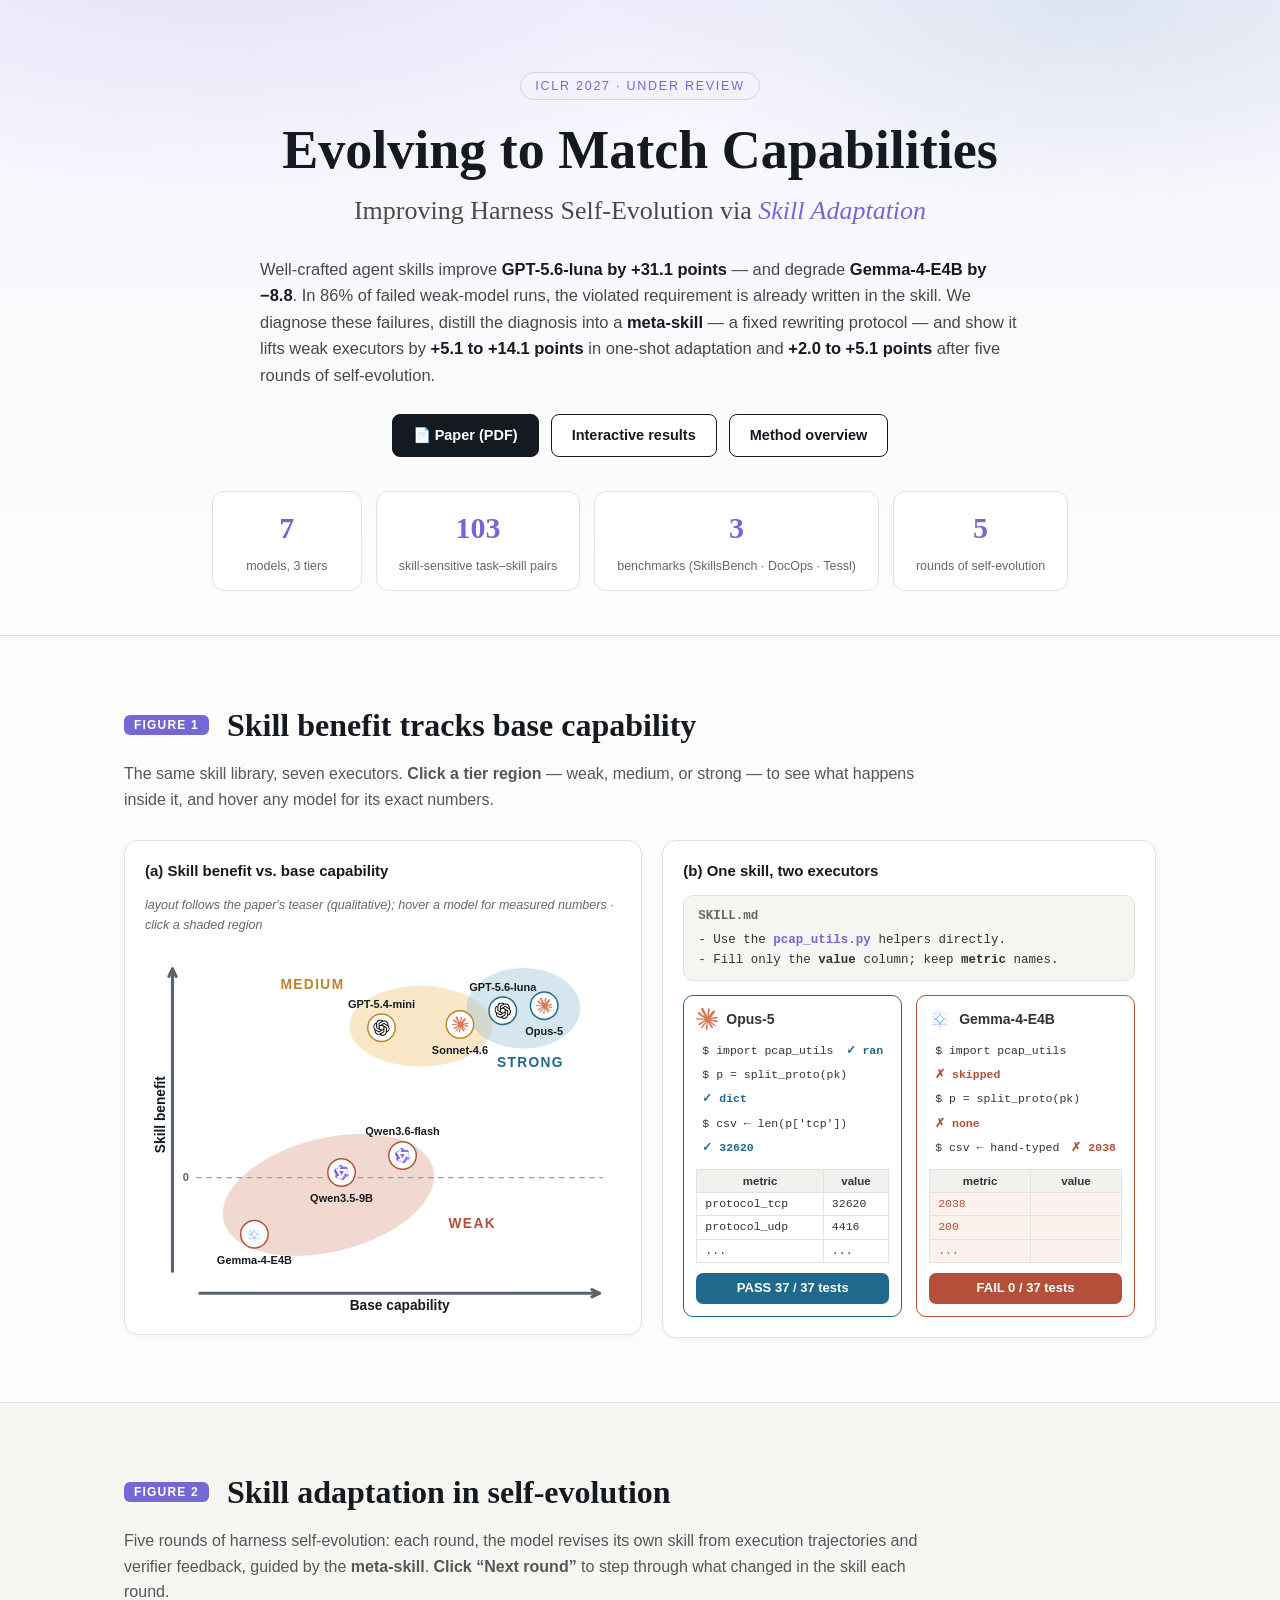
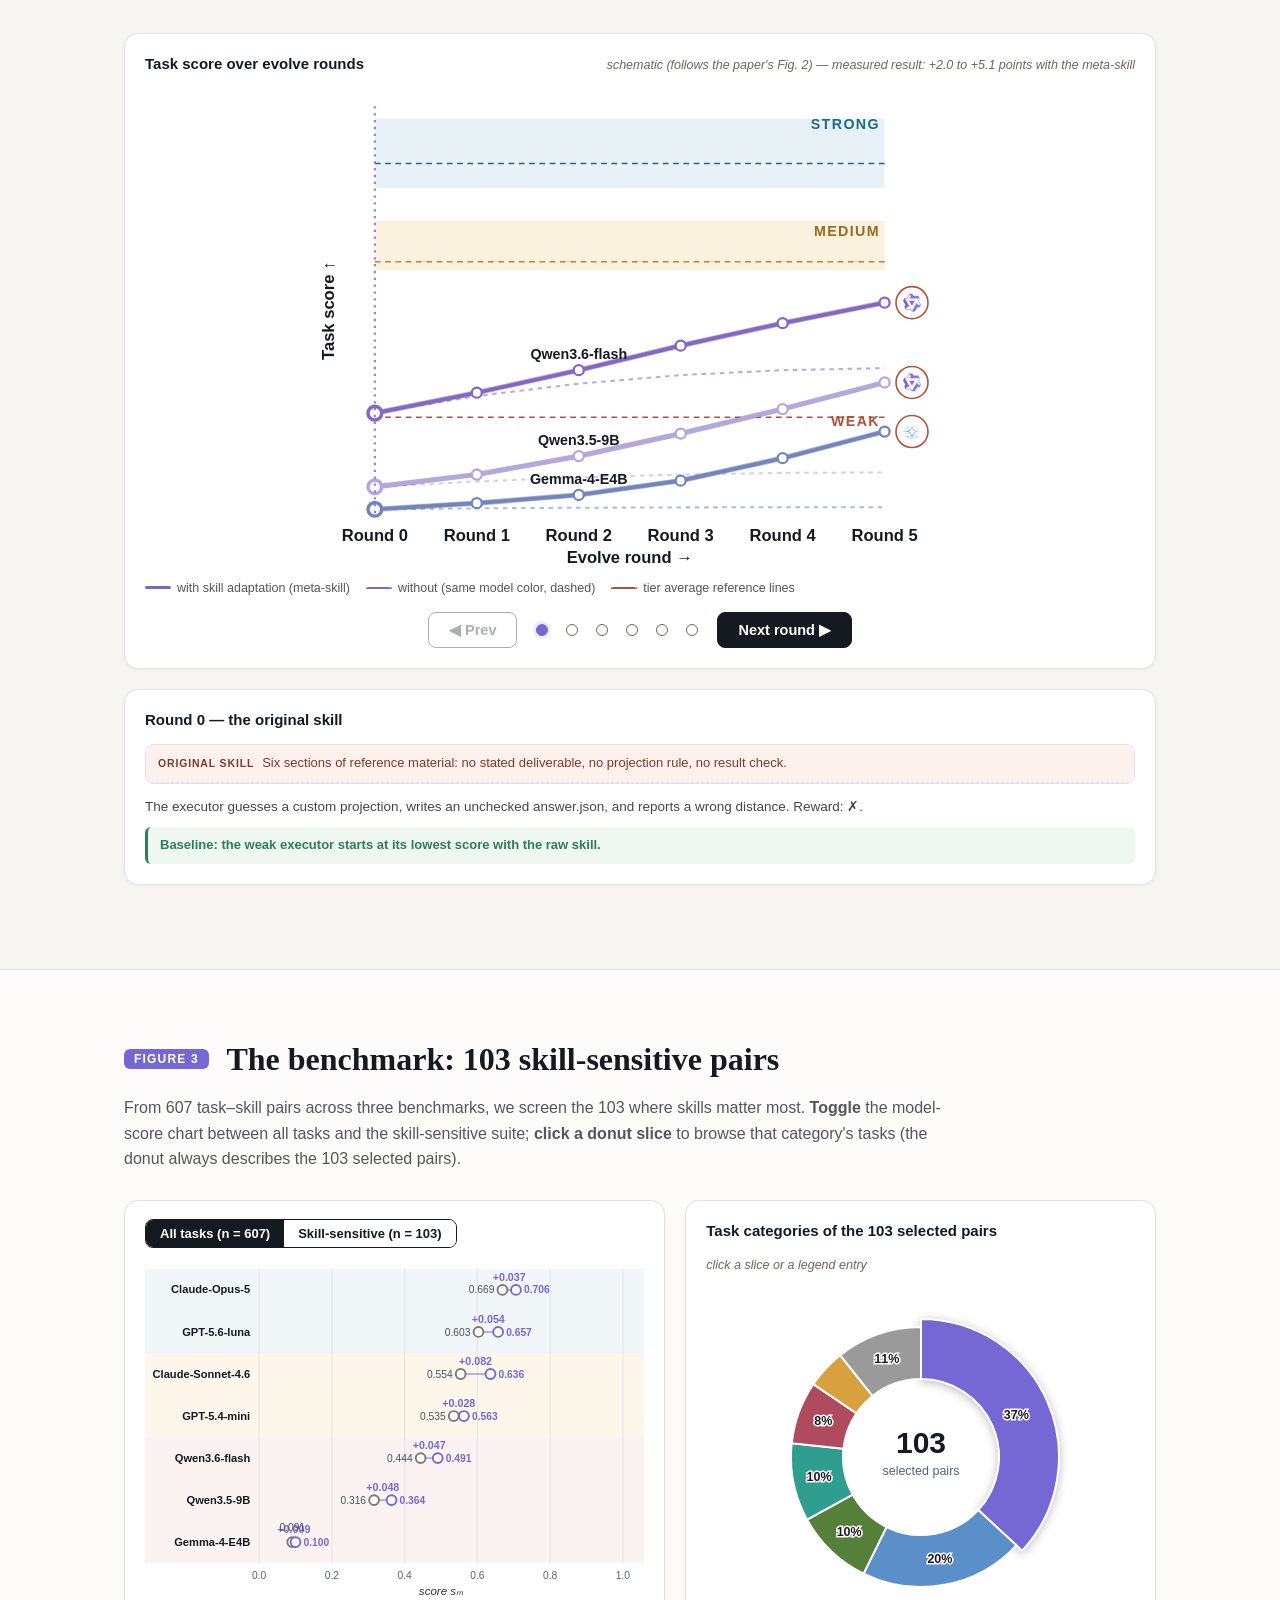
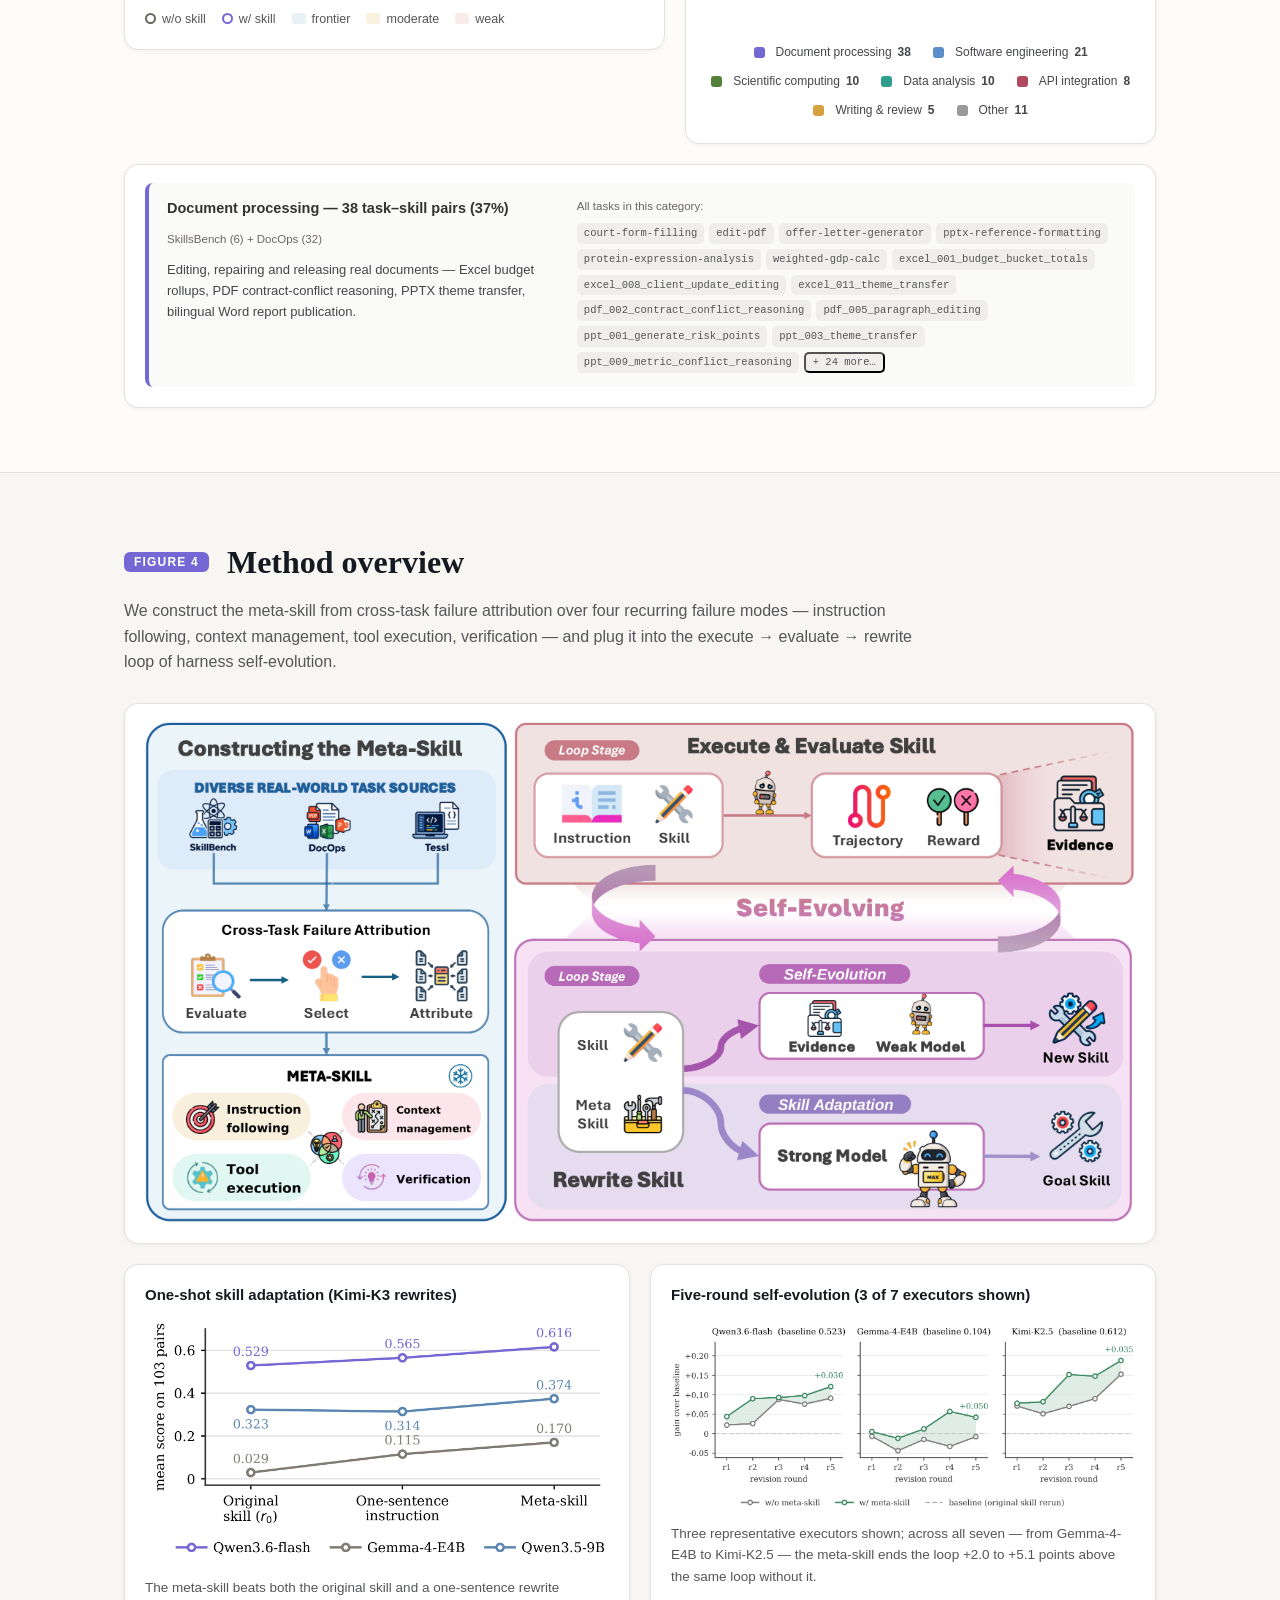
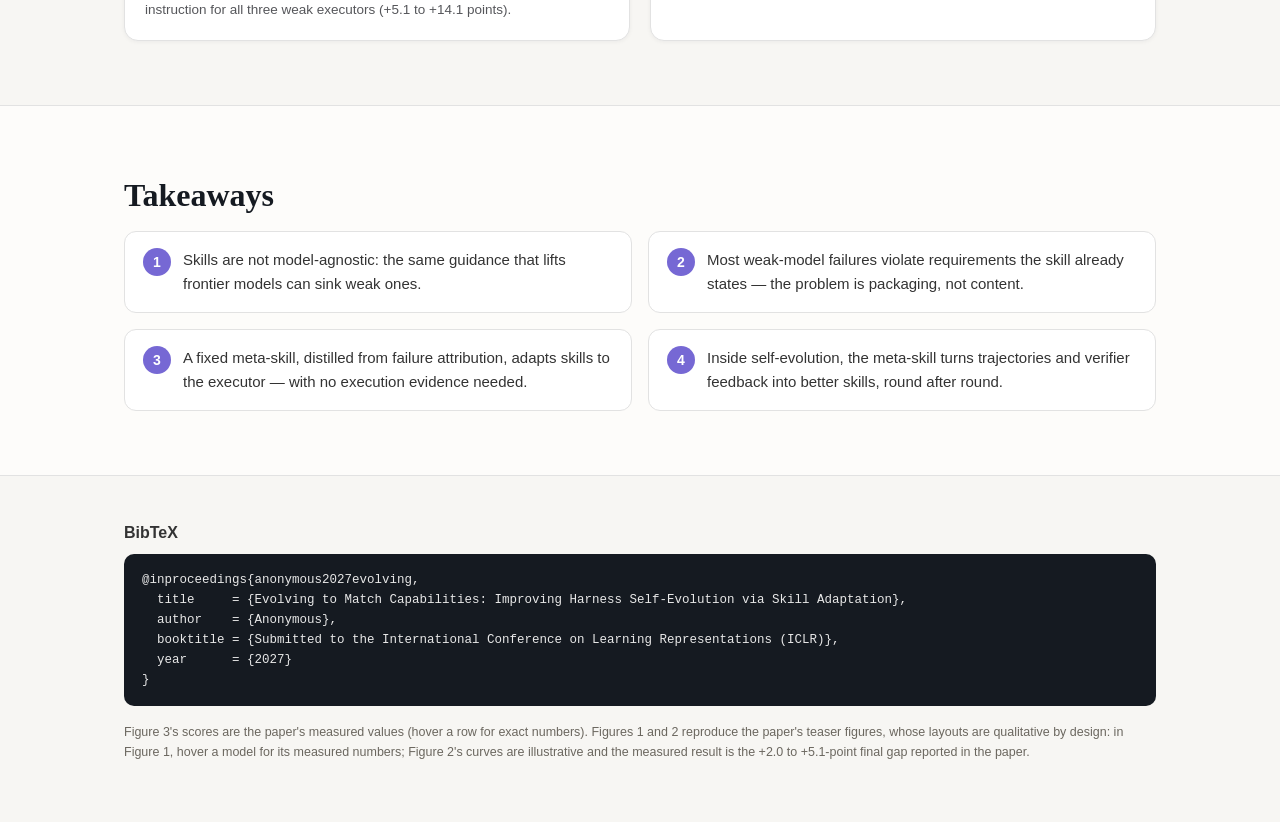
==== index.html @ fe2833d8 "[main] Zhihao initializes the repository." ====
<!DOCTYPE html>
<html lang="en">
<head>
<meta charset="utf-8">
<meta name="viewport" content="width=device-width, initial-scale=1">
<title>Evolving to Match Capabilities: Improving Harness Self-Evolution via Skill Adaptation</title>
<meta name="description" content="Skills that improve strong LLM agents can degrade weak ones. We diagnose why, distill the diagnosis into a meta-skill, and use it to improve harness self-evolution across seven executors.">
<link rel="stylesheet" href="style.css?v=3">
</head>
<body>

<!-- ======================= HERO ======================= -->
<header class="hero">
  <div class="wrap">
    <p class="venue">ICLR 2027 · under review</p>
    <h1>Evolving to Match Capabilities</h1>
    <p class="subtitle">Improving Harness Self-Evolution via <span class="hl">Skill Adaptation</span></p>
    <p class="hero-abstract">
      Well-crafted agent skills improve <b>GPT-5.6-luna by +31.1 points</b> — and degrade
      <b>Gemma-4-E4B by −8.8</b>. In 86% of failed weak-model runs, the violated requirement
      is already written in the skill. We diagnose these failures, distill the diagnosis into a
      <b>meta-skill</b> — a fixed rewriting protocol — and show it lifts weak executors by
      <b>+5.1 to +14.1 points</b> in one-shot adaptation and <b>+2.0 to +5.1 points</b>
      after five rounds of self-evolution.
    </p>
    <nav class="hero-links">
      <a class="btn btn-solid" href="paper.pdf" target="_blank" rel="noopener">📄 Paper (PDF)</a>
      <a class="btn" href="#fig1">Interactive results</a>
      <a class="btn" href="#fig4">Method overview</a>
    </nav>
    <div class="hero-stats">
      <div class="stat"><span class="stat-n">7</span><span class="stat-l">models, 3 tiers</span></div>
      <div class="stat"><span class="stat-n">103</span><span class="stat-l">skill-sensitive task–skill pairs</span></div>
      <div class="stat"><span class="stat-n">3</span><span class="stat-l">benchmarks (SkillsBench · DocOps · Tessl)</span></div>
      <div class="stat"><span class="stat-n">5</span><span class="stat-l">rounds of self-evolution</span></div>
    </div>
  </div>
</header>

<main>

<!-- ======================= FIG 1 ======================= -->
<section id="fig1" class="section">
  <div class="wrap">
    <h2><span class="fig-tag">Figure 1</span> Skill benefit tracks base capability</h2>
    <p class="section-lede">
      The same skill library, seven executors. <b>Click a tier region</b> — weak, medium, or
      strong — to see what happens inside it, and hover any model for its exact numbers.
    </p>

    <div class="fig1-grid">
      <div class="panel" id="fig1a-panel">
        <div class="panel-head">(a) Skill benefit vs. base capability <span class="hint">layout follows the paper's teaser (qualitative); hover a model for measured numbers · click a shaded region</span></div>
        <div id="fig1a"></div>
        <div id="tier-detail" class="tier-detail" aria-live="polite" hidden></div>
      </div>

      <div class="panel" id="fig1b-panel">
        <div class="panel-head">(b) One skill, two executors</div>
        <div id="fig1b"></div>
      </div>
    </div>
  </div>
</section>

<!-- ======================= FIG 2 ======================= -->
<section id="fig2" class="section section-alt">
  <div class="wrap">
    <h2><span class="fig-tag">Figure 2</span> Skill adaptation in self-evolution</h2>
    <p class="section-lede">
      Five rounds of harness self-evolution: each round, the model revises its own skill from
      execution trajectories and verifier feedback, guided by the <b>meta-skill</b>.
      <b>Click “Next round”</b> to step through what changed in the skill each round.
    </p>

    <div class="fig2-stack">
      <div class="panel">
        <div class="panel-head">Task score over evolve rounds
          <span class="hint">schematic (follows the paper's Fig. 2) — measured result: +2.0 to +5.1 points with the meta-skill</span></div>
        <div id="fig2chart"></div>
        <div class="legend-row" aria-hidden="false">
          <span class="lg"><span class="lgline solid"></span> with skill adaptation (meta-skill)</span>
          <span class="lg"><span class="lgline dashed"></span> without (same model color, dashed)</span>
          <span class="lg"><span class="lgline tier"></span> tier average reference lines</span>
        </div>
        <div class="round-controls">
          <button id="round-prev" class="btn" disabled>◀ Prev</button>
          <div id="round-dots" class="round-dots" role="group" aria-label="Evolve round"></div>
          <button id="round-next" class="btn btn-solid">Next round ▶</button>
        </div>
      </div>

      <div class="panel round-panel" aria-live="polite">
        <div class="panel-head" id="round-title">Round 0 — the original skill</div>
        <div id="round-body"></div>
      </div>
    </div>
  </div>
</section>

<!-- ======================= FIG 3 ======================= -->
<section id="fig3" class="section">
  <div class="wrap">
    <h2><span class="fig-tag">Figure 3</span> The benchmark: 103 skill-sensitive pairs</h2>
    <p class="section-lede">
      From 607 task–skill pairs across three benchmarks, we screen the 103 where skills matter
      most. <b>Toggle</b> the model-score chart between all tasks and the skill-sensitive suite;
      <b>click a donut slice</b> to browse that category's tasks (the donut always describes the 103 selected pairs).
    </p>

    <div class="fig3-grid">
      <div class="panel">
        <div class="panel-head">
          <div class="seg" role="group" aria-label="Task suite">
            <button class="seg-btn active" data-suite="all" aria-pressed="true">All tasks (n = 607)</button>
            <button class="seg-btn" data-suite="sensitive" aria-pressed="false">Skill-sensitive (n = 103)</button>
          </div>
        </div>
        <div id="fig3dumbbell"></div>
        <div class="legend-row">
          <span class="lg"><span class="dot dot-wo"></span> w/o skill</span>
          <span class="lg"><span class="dot dot-w"></span> w/ skill</span>
          <span class="lg"><span class="swatch" style="background:#e8f1f6"></span> frontier</span>
          <span class="lg"><span class="swatch" style="background:#faf1de"></span> moderate</span>
          <span class="lg"><span class="swatch" style="background:#f8ece8"></span> weak</span>
        </div>
      </div>

      <div class="panel">
        <div class="panel-head">Task categories of the 103 selected pairs <span class="hint">click a slice or a legend entry</span></div>
        <div class="donut-wrap">
          <div id="fig3donut"></div>
        </div>
      </div>
    </div>

    <div class="panel donut-detail-panel">
      <div id="donut-detail" class="donut-detail" aria-live="polite"></div>
    </div>
  </div>
</section>

<!-- ======================= FIG 4 ======================= -->
<section id="fig4" class="section section-alt">
  <div class="wrap">
    <h2><span class="fig-tag">Figure 4</span> Method overview</h2>
    <p class="section-lede">
      We construct the meta-skill from cross-task failure attribution over four recurring failure
      modes — instruction following, context management, tool execution, verification — and plug
      it into the execute → evaluate → rewrite loop of harness self-evolution.
    </p>
    <div class="panel">
      <img class="fig-img" src="assets/fig3_pipeline.png"
           alt="Pipeline: constructing the meta-skill from diverse task sources and cross-task failure attribution, then using it inside the execute-evaluate-rewrite self-evolution loop.">
    </div>

    <div class="results-strip">
      <div class="panel half">
        <div class="panel-head">One-shot skill adaptation (Kimi-K3 rewrites)</div>
        <img class="fig-img" src="assets/fig4_meta.png"
             alt="Mean score on 103 pairs: original skill vs one-sentence instruction vs meta-skill, for Qwen3.6-flash, Qwen3.5-9B and Gemma-4-E4B.">
        <p class="panel-note">The meta-skill beats both the original skill and a one-sentence
          rewrite instruction for all three weak executors (+5.1 to +14.1 points).</p>
      </div>
      <div class="panel half">
        <div class="panel-head">Five-round self-evolution (3 of 7 executors shown)</div>
        <img class="fig-img" src="assets/fig5_rsi.png"
             alt="Gain over baseline across five revision rounds, with and without the meta-skill, for Qwen3.6-flash, Gemma-4-E4B and Kimi-K2.5.">
        <p class="panel-note">Three representative executors shown; across all seven — from
          Gemma-4-E4B to Kimi-K2.5 — the meta-skill ends the loop +2.0 to +5.1 points above
          the same loop without it.</p>
      </div>
    </div>
  </div>
</section>

<!-- ======================= TAKEAWAYS ======================= -->
<section class="section">
  <div class="wrap">
    <h2>Takeaways</h2>
    <div class="takeaways">
      <div class="tk"><span class="tk-n">1</span> Skills are not model-agnostic: the same guidance that lifts frontier models can sink weak ones.</div>
      <div class="tk"><span class="tk-n">2</span> Most weak-model failures violate requirements the skill already states — the problem is packaging, not content.</div>
      <div class="tk"><span class="tk-n">3</span> A fixed meta-skill, distilled from failure attribution, adapts skills to the executor — with no execution evidence needed.</div>
      <div class="tk"><span class="tk-n">4</span> Inside self-evolution, the meta-skill turns trajectories and verifier feedback into better skills, round after round.</div>
    </div>
  </div>
</section>

<footer>
  <div class="wrap">
    <p class="cite-head">BibTeX</p>
    <pre class="bibtex">@inproceedings{anonymous2027evolving,
  title     = {Evolving to Match Capabilities: Improving Harness Self-Evolution via Skill Adaptation},
  author    = {Anonymous},
  booktitle = {Submitted to the International Conference on Learning Representations (ICLR)},
  year      = {2027}
}</pre>
    <p class="foot-note">Figure 3's scores are the paper's measured values (hover a row for exact numbers).
      Figures 1 and 2 reproduce the paper's teaser figures, whose layouts are qualitative by design:
      in Figure 1, hover a model for its measured numbers; Figure 2's curves are illustrative and the
      measured result is the +2.0 to +5.1-point final gap reported in the paper.</p>
  </div>
</footer>

</main>

<div id="tooltip" class="tooltip" hidden></div>

<script src="data.js?v=3"></script>
<script src="main.js?v=3"></script>
</body>
</html>
---- style.css ----
/* ============================================================
 * style.css — palette matches the paper figures:
 *   ink #333333 · grid #e2e2e2 · w/skill purple #7668d4
 *   tier weak #B4503A / mid #C08428 / strong #1F6A8C
 * ============================================================ */

:root {
  --ink: #333333;
  --ink-dark: #151A21;
  --muted: #6b675f;
  --grid: #e2e2e2;
  --purple: #7668d4;
  --purple-soft: #eeebfa;
  --weak: #B4503A;
  --mid: #C08428;
  --strong: #1F6A8C;
  --weak-bg: #f8ece8;
  --mid-bg: #faf1de;
  --strong-bg: #e8f1f6;
  --paper: #fdfcfa;
  --panel: #ffffff;
  --green: #2e7d57;
  --serif: Georgia, "Times New Roman", "DejaVu Serif", serif;
  --sans: -apple-system, "Segoe UI", Helvetica, Arial, sans-serif;
  --mono: "SF Mono", ui-monospace, Menlo, Consolas, monospace;
}

* { box-sizing: border-box; margin: 0; padding: 0; }
html { scroll-behavior: smooth; }
body {
  font-family: var(--sans);
  color: var(--ink);
  background: var(--paper);
  line-height: 1.6;
  font-size: 16px;
}
.wrap { max-width: 1080px; margin: 0 auto; padding: 0 24px; }

h1, h2 { font-family: var(--serif); color: var(--ink-dark); }

/* ---------- hero ---------- */
.hero {
  background:
    radial-gradient(1100px 460px at 18% -10%, rgba(118,104,212,.14), transparent 60%),
    radial-gradient(900px 400px at 85% 0%, rgba(31,106,140,.12), transparent 55%),
    linear-gradient(180deg, #f7f5ff 0%, var(--paper) 88%);
  border-bottom: 1px solid var(--grid);
  padding: 72px 0 44px;
  text-align: center;
}
.venue {
  display: inline-block; font-size: 12.5px; letter-spacing: .14em;
  text-transform: uppercase; color: var(--purple);
  border: 1px solid #d5cef2; background: #f4f1fd;
  padding: 3px 14px; border-radius: 99px; margin-bottom: 20px;
}
.hero h1 { font-size: clamp(34px, 5.4vw, 54px); line-height: 1.12; }
.subtitle {
  font-family: var(--serif); font-size: clamp(19px, 2.6vw, 26px);
  color: #4a4a4a; margin-top: 10px;
}
.subtitle .hl { color: var(--purple); font-style: italic; }
.hero-abstract {
  max-width: 760px; margin: 24px auto 0; font-size: 16.5px;
  color: #47484a; text-align: left;
}
.hero-abstract b { color: var(--ink-dark); }
.hero-links { margin-top: 26px; display: flex; gap: 12px; justify-content: center; flex-wrap: wrap; }
.btn {
  display: inline-block; padding: 9px 20px; border-radius: 8px;
  border: 1.5px solid var(--ink-dark); color: var(--ink-dark);
  text-decoration: none; font-weight: 600; font-size: 14.5px;
  background: #fff; cursor: pointer; font-family: var(--sans);
  transition: transform .12s ease, box-shadow .12s ease;
}
.btn:hover { transform: translateY(-1px); box-shadow: 0 3px 10px rgba(0,0,0,.10); }
.btn:disabled { opacity: .35; cursor: default; transform: none; box-shadow: none; }
.btn-solid { background: var(--ink-dark); color: #fff; }
.hero-stats {
  display: flex; gap: 14px; justify-content: center; flex-wrap: wrap; margin-top: 34px;
}
.stat {
  background: #fff; border: 1px solid var(--grid); border-radius: 12px;
  padding: 12px 22px; min-width: 150px;
}
.stat-n { display: block; font-family: var(--serif); font-size: 30px; color: var(--purple); font-weight: 700; }
.stat-l { font-size: 12.5px; color: var(--muted); }

/* ---------- sections ---------- */
.section { padding: 64px 0; }
.section-alt { background: #f7f6f3; border-top: 1px solid var(--grid); border-bottom: 1px solid var(--grid); }
.section h2 { font-size: clamp(24px, 3vw, 32px); margin-bottom: 10px; }
.fig-tag {
  font-family: var(--sans); font-size: 12px; letter-spacing: .1em; text-transform: uppercase;
  background: var(--purple); color: #fff; border-radius: 6px; padding: 3px 10px;
  vertical-align: middle; margin-right: 10px; position: relative; top: -3px;
}
.section-lede { max-width: 820px; color: #55565a; margin-bottom: 28px; }

.panel {
  background: var(--panel); border: 1px solid var(--grid); border-radius: 14px;
  padding: 18px 20px 20px; box-shadow: 0 1px 4px rgba(21,26,33,.05);
}
.panel-head {
  font-weight: 700; font-size: 15px; color: var(--ink-dark);
  margin-bottom: 12px; display: flex; align-items: baseline; gap: 12px; flex-wrap: wrap;
  justify-content: space-between;
}
.hint { font-weight: 400; font-size: 12.5px; color: var(--muted); font-style: italic; }
.fig-img { width: 100%; height: auto; border-radius: 8px; display: block; }
.panel-note { font-size: 13.5px; color: #55565a; margin-top: 10px; }

/* ---------- fig1 layout ---------- */
.fig1-grid { display: grid; grid-template-columns: 1.05fr 1fr; gap: 20px; align-items: start; }
.fig1-grid > .panel, .fig3-grid > .panel, .fig2-stack > .panel, .results-strip > .panel { min-width: 0; }
@media (max-width: 900px) { .fig1-grid { grid-template-columns: 1fr; } }

#fig1a svg { width: 100%; height: auto; display: block; }
.tier-zone { cursor: pointer; transition: opacity .2s; outline: none; }
.tier-zone:focus-visible { stroke-opacity: .9 !important; stroke-width: 2.5; }
.tier-zone:hover { opacity: .85; }
.tier-zone.active { stroke-width: 2; }

.tier-detail {
  margin-top: 14px; border-radius: 10px; padding: 14px 16px;
  border-left: 4px solid var(--purple); background: var(--purple-soft);
  animation: fadeUp .25s ease;
}
.tier-detail h4 { font-size: 15px; margin-bottom: 4px; }
.tier-detail p { font-size: 13.5px; color: #45464a; }
.tier-detail .tier-models { margin-top: 6px; font-size: 12.5px; color: var(--muted); }
@keyframes fadeUp { from { opacity: 0; transform: translateY(6px); } to { opacity: 1; transform: none; } }

/* ---------- fig1b (animated trace) ---------- */
.skillcard {
  background: #f6f5f2; border: 1px solid var(--grid); border-radius: 10px;
  font-family: var(--mono); font-size: 12.5px; padding: 10px 14px; margin-bottom: 14px;
}
.skillcard .fname { color: var(--muted); font-weight: 700; margin-bottom: 4px; }
.skillcard code { color: var(--purple); font-weight: 700; }
.race { display: grid; grid-template-columns: 1fr 1fr; gap: 14px; }
@media (max-width: 640px) { .race { grid-template-columns: 1fr; } }
.racer { border: 1.5px solid var(--grid); border-radius: 10px; padding: 12px; min-width: 0; }
.racer.strong { border-color: var(--strong); }
.racer.weak { border-color: var(--weak); }
.racer-head { display: flex; align-items: center; gap: 8px; font-weight: 700; font-size: 14px; margin-bottom: 8px; }
.racer-head img { width: 22px; height: 22px; }
.trace-line {
  font-family: var(--mono); font-size: 11.5px; padding: 3px 6px; border-radius: 5px;
  opacity: 0; visibility: hidden; transform: translateX(-6px);
  transition: opacity .35s, transform .35s, visibility .35s;
  display: flex; justify-content: space-between; gap: 6px; flex-wrap: wrap;
}
.trace-line.shown { opacity: 1; visibility: visible; transform: none; }
.trace-line .note-ok { color: var(--strong); font-weight: 700; }
.trace-line .note-bad { color: var(--weak); font-weight: 700; }
.mini-table { margin-top: 8px; border-collapse: collapse; width: 100%; font-size: 11.5px;
  opacity: 0; visibility: hidden; transition: opacity .4s, visibility .4s; }
.mini-table.shown { opacity: 1; visibility: visible; }
.mini-table th, .mini-table td { border: 1px solid var(--grid); padding: 2px 8px; font-family: var(--mono); }
.mini-table th { background: #f2f1ee; font-family: var(--sans); }
.mini-table .bad td { color: var(--weak); background: #fdf1ee; }
.verdict {
  margin-top: 10px; text-align: center; font-weight: 800; font-size: 13px;
  border-radius: 7px; padding: 5px; color: #fff; opacity: 0; visibility: hidden;
  transform: scale(.92); transition: opacity .35s, transform .35s, visibility .35s;
}
.verdict.shown { opacity: 1; visibility: visible; transform: none; }
.verdict.pass { background: var(--strong); }
.verdict.fail { background: var(--weak); }
.race-controls { margin-top: 14px; text-align: center; }

/* ---------- fig2 ---------- */
.fig2-stack { display: flex; flex-direction: column; gap: 20px; margin-bottom: 20px; }
.fig2-stack #fig2chart svg { max-width: 640px; margin: 0 auto; }
#fig2chart svg { width: 100%; height: auto; display: block; }

.round-controls { display: flex; align-items: center; justify-content: center; gap: 12px; margin-top: 14px; flex-wrap: wrap; }
.round-dots { display: flex; gap: 4px; }
.round-dot {
  width: 26px; height: 26px; border-radius: 50%; border: 0; background: transparent;
  cursor: pointer; padding: 0; position: relative;
}
.round-dot::after {
  content: ""; position: absolute; inset: 7px; border-radius: 50%;
  border: 1.5px solid var(--muted); background: #fff;
}
.round-dot.done::after { background: var(--purple); border-color: var(--purple); }
.round-dot.current::after { box-shadow: 0 0 0 3px var(--purple-soft); background: var(--purple); border-color: var(--purple); }
.round-dot:focus-visible { outline: 2px solid var(--purple); outline-offset: 2px; }

.round-panel .rewrite-block { animation: fadeUp .3s ease; }
.mode-chip {
  display: inline-block; font-size: 11.5px; font-weight: 700; letter-spacing: .04em;
  color: #fff; background: var(--purple); padding: 2px 10px; border-radius: 99px; margin-bottom: 8px;
}
.diff { font-size: 13px; border-radius: 8px; overflow: hidden; border: 1px solid var(--grid); margin-bottom: 12px; }
.diff .before, .diff .after { padding: 8px 12px; }
.diff .before { background: #fdf1ee; color: #7c3a2b; border-bottom: 1px dashed var(--grid); }
.diff .after { background: #eef7f0; color: #23573e; }
.diff .tag { font-weight: 800; font-size: 10.5px; letter-spacing: .08em; margin-right: 8px; }
.round-outcome { font-size: 13.5px; color: #45464a; margin-bottom: 10px; }
.round-solved {
  font-size: 13px; font-weight: 600; color: var(--green);
  background: #eef7f0; border-left: 3px solid var(--green); padding: 8px 12px; border-radius: 6px;
}

/* ---------- case demo ---------- */
.case-panel { margin-top: 4px; }
.case-cols { display: grid; grid-template-columns: 1fr 1fr; gap: 16px; }
@media (max-width: 800px) { .case-cols { grid-template-columns: 1fr; } }
.case-col { border: 1.5px solid var(--grid); border-radius: 10px; overflow: hidden; }
.case-col.meta-col { border-color: var(--purple); }
.case-col-head {
  padding: 8px 14px; font-weight: 700; font-size: 13.5px;
  display: flex; justify-content: space-between; background: #f2f1ee;
}
.meta-col .case-col-head { background: var(--purple); color: #fff; }
.case-steps { padding: 10px 14px; min-height: 190px; }
.case-step {
  font-size: 12.5px; padding: 7px 10px; border-radius: 7px; margin-bottom: 7px;
  border: 1px solid var(--grid); background: #fafaf8;
  opacity: 0; visibility: hidden; transform: translateY(6px);
  transition: opacity .4s, transform .4s, visibility .4s;
}
.case-step.shown { opacity: 1; visibility: visible; transform: none; }
.case-step .step-mode { font-weight: 700; font-size: 10.5px; letter-spacing: .05em; text-transform: uppercase; }
.case-step.ok .step-mode { color: var(--green); }
.case-step.bad .step-mode { color: var(--weak); }
.case-marks { display: flex; gap: 6px; padding: 0 14px 12px; align-items: center; font-size: 12px; color: var(--muted); }
.mark {
  width: 22px; height: 22px; border-radius: 50%; display: inline-flex; align-items: center; justify-content: center;
  font-size: 12px; font-weight: 800; color: #fff; opacity: .25; transition: opacity .3s, transform .3s;
}
.mark.on { opacity: 1; transform: scale(1.08); }
.mark.ok { background: var(--green); }
.mark.bad { background: var(--weak); }
.case-controls { text-align: center; margin-top: 14px; }

/* ---------- fig3 ---------- */
.fig3-grid { display: grid; grid-template-columns: 1.15fr 1fr; gap: 20px; align-items: start; }
@media (max-width: 950px) { .fig3-grid { grid-template-columns: 1fr; } }
.seg { display: inline-flex; border: 1.5px solid var(--ink-dark); border-radius: 8px; overflow: hidden; }
.seg-btn {
  border: 0; background: #fff; color: var(--ink-dark); font-weight: 600; font-size: 13px;
  padding: 6px 14px; cursor: pointer; font-family: var(--sans);
}
.seg-btn.active { background: var(--ink-dark); color: #fff; }
#fig3dumbbell svg { width: 100%; height: auto; display: block; }
.legend-row { display: flex; gap: 16px; flex-wrap: wrap; margin-top: 10px; font-size: 12.5px; color: #55565a; }
.lg { display: inline-flex; align-items: center; gap: 6px; }
.dot { width: 11px; height: 11px; border-radius: 50%; border: 2px solid; background: #fff; display: inline-block; }
.dot-wo { border-color: var(--muted); }
.dot-w { border-color: var(--purple); }
.lgline { width: 26px; height: 0; display: inline-block; border-top: 3px solid var(--purple); border-radius: 2px; }
.lgline.dashed { border-top: 2px dashed #8465C9; }
.lgline.tier { border-top: 2px dashed var(--weak); }
.swatch { width: 14px; height: 11px; display: inline-block; border-radius: 3px; }

.donut-wrap { display: flex; flex-direction: column; gap: 10px; }
.donut-detail-panel { margin-top: 20px; }
#fig3donut svg { width: 100%; max-width: 340px; height: auto; display: block; margin: 0 auto; }
.donut-slice { cursor: pointer; transition: transform .18s ease, opacity .18s; transform-origin: center; }
.donut-slice:hover { opacity: .85; }
.donut-slice.active { filter: drop-shadow(0 2px 5px rgba(0,0,0,.25)); }
.donut-detail { min-height: 120px; }
.dd-card { border-left: 4px solid; border-radius: 8px; background: #fafaf8; padding: 14px 18px; animation: fadeUp .25s ease;
  display: grid; grid-template-columns: minmax(260px, 1fr) 1.4fr; gap: 6px 24px; align-items: start; }
.dd-card h4, .dd-card .dd-src, .dd-card p { grid-column: 1; }
.dd-card .dd-tasks-wrap { grid-column: 2; grid-row: 1 / span 4; }
@media (max-width: 800px) { .dd-card { grid-template-columns: 1fr; } .dd-card .dd-tasks-wrap { grid-column: 1; grid-row: auto; } }
.dd-card h4 { font-size: 14.5px; margin-bottom: 4px; }
.dd-card .dd-src { font-size: 11.5px; color: var(--muted); margin-bottom: 6px; }
.dd-card p { font-size: 13px; color: #45464a; }
.dd-examples { margin: 8px 0 4px 18px; font-size: 12.5px; color: #45464a; }
.dd-examples li { margin-bottom: 4px; }
.dd-examples code { font-family: var(--mono); font-size: 11px; background: #efeeea; border-radius: 4px; padding: 1px 5px; overflow-wrap: anywhere; }
.dd-tasks { margin-top: 8px; display: flex; flex-wrap: wrap; gap: 5px; max-height: 110px; overflow-y: auto; }
.dd-task { font-family: var(--mono); font-size: 10.5px; background: #efeeea; border-radius: 5px; padding: 2px 7px; color: #55565a; overflow-wrap: anywhere; }
.donut-legend { display: flex; flex-wrap: wrap; gap: 6px 14px; justify-content: center; font-size: 12px; color: #45464a; margin-top: 4px; }
.donut-legend .lg { cursor: pointer; border: 0; background: none; font: inherit; color: inherit; padding: 2px 4px; border-radius: 6px; }
.donut-legend .lg:hover, .donut-legend .lg:focus-visible { background: #efeeea; outline: none; }
.donut-legend .sw { width: 11px; height: 11px; border-radius: 3px; display: inline-block; margin-right: 5px; vertical-align: -1px; }

/* reduced motion */
@media (prefers-reduced-motion: reduce) {
  * { transition-duration: .01ms !important; animation-duration: .01ms !important; }
  html { scroll-behavior: auto; }
}
button:focus-visible, a:focus-visible, [tabindex]:focus-visible { outline: 2px solid var(--purple); outline-offset: 2px; }

/* ---------- fig4 ---------- */
.results-strip { display: grid; grid-template-columns: 1fr 1fr; gap: 20px; margin-top: 20px; }
@media (max-width: 850px) { .results-strip { grid-template-columns: 1fr; } }
.results-strip .fig-img { max-height: 300px; object-fit: contain; }

/* ---------- takeaways ---------- */
.takeaways { display: grid; grid-template-columns: 1fr 1fr; gap: 16px; }
@media (max-width: 750px) { .takeaways { grid-template-columns: 1fr; } }
.tk {
  background: #fff; border: 1px solid var(--grid); border-radius: 12px;
  padding: 16px 18px; font-size: 15px; display: flex; gap: 12px; align-items: flex-start;
}
.tk-n {
  flex: 0 0 auto; width: 28px; height: 28px; border-radius: 50%;
  background: var(--purple); color: #fff; font-weight: 800; font-size: 14px;
  display: inline-flex; align-items: center; justify-content: center;
}

/* ---------- footer ---------- */
footer { border-top: 1px solid var(--grid); padding: 44px 0 60px; background: #f7f6f3; }
.cite-head { font-weight: 700; margin-bottom: 8px; }
.bibtex {
  background: var(--ink-dark); color: #e8e8e8; font-family: var(--mono);
  font-size: 12.5px; padding: 16px 18px; border-radius: 10px; overflow-x: auto;
}
.foot-note { margin-top: 16px; font-size: 12.5px; color: var(--muted); }

/* ---------- tooltip ---------- */
.tooltip {
  position: fixed; z-index: 50; pointer-events: none;
  background: var(--ink-dark); color: #fff; font-size: 12.5px;
  padding: 8px 12px; border-radius: 8px; max-width: 260px;
  box-shadow: 0 4px 14px rgba(0,0,0,.25);
}
.tooltip b { color: #cfc6ff; }

/* charts keep a readable minimum width; small screens scroll horizontally */
#fig1a, #fig2chart, #fig3dumbbell { overflow-x: auto; }
#fig1a svg, #fig3dumbbell svg { min-width: 420px; }
#fig2chart svg { min-width: 420px; }

/* chart text */
svg text { font-family: var(--sans); }
.axis-label { font-size: 12px; fill: var(--muted); }

/* visually-hidden live status for animated demos */
.sr-status {
  position: absolute; width: 1px; height: 1px; overflow: hidden;
  clip: rect(0 0 0 0); clip-path: inset(50%); white-space: nowrap;
}
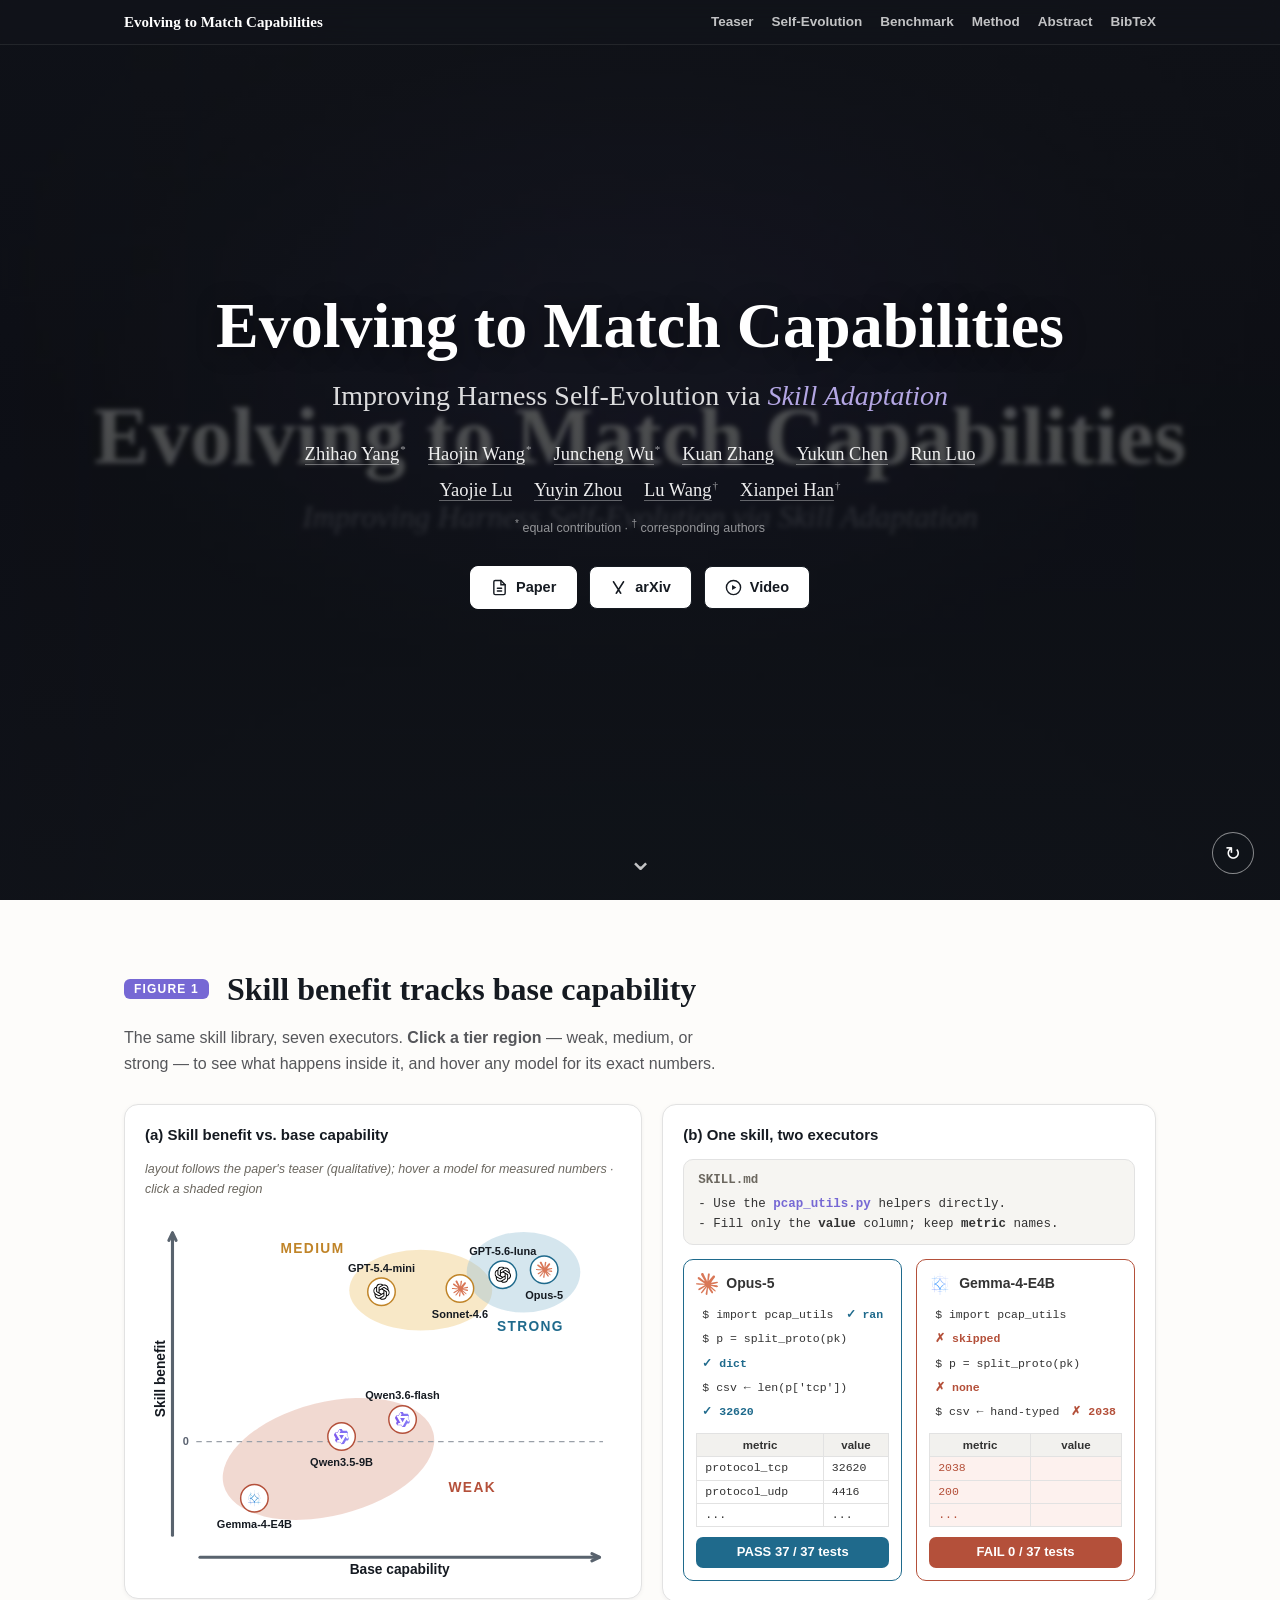
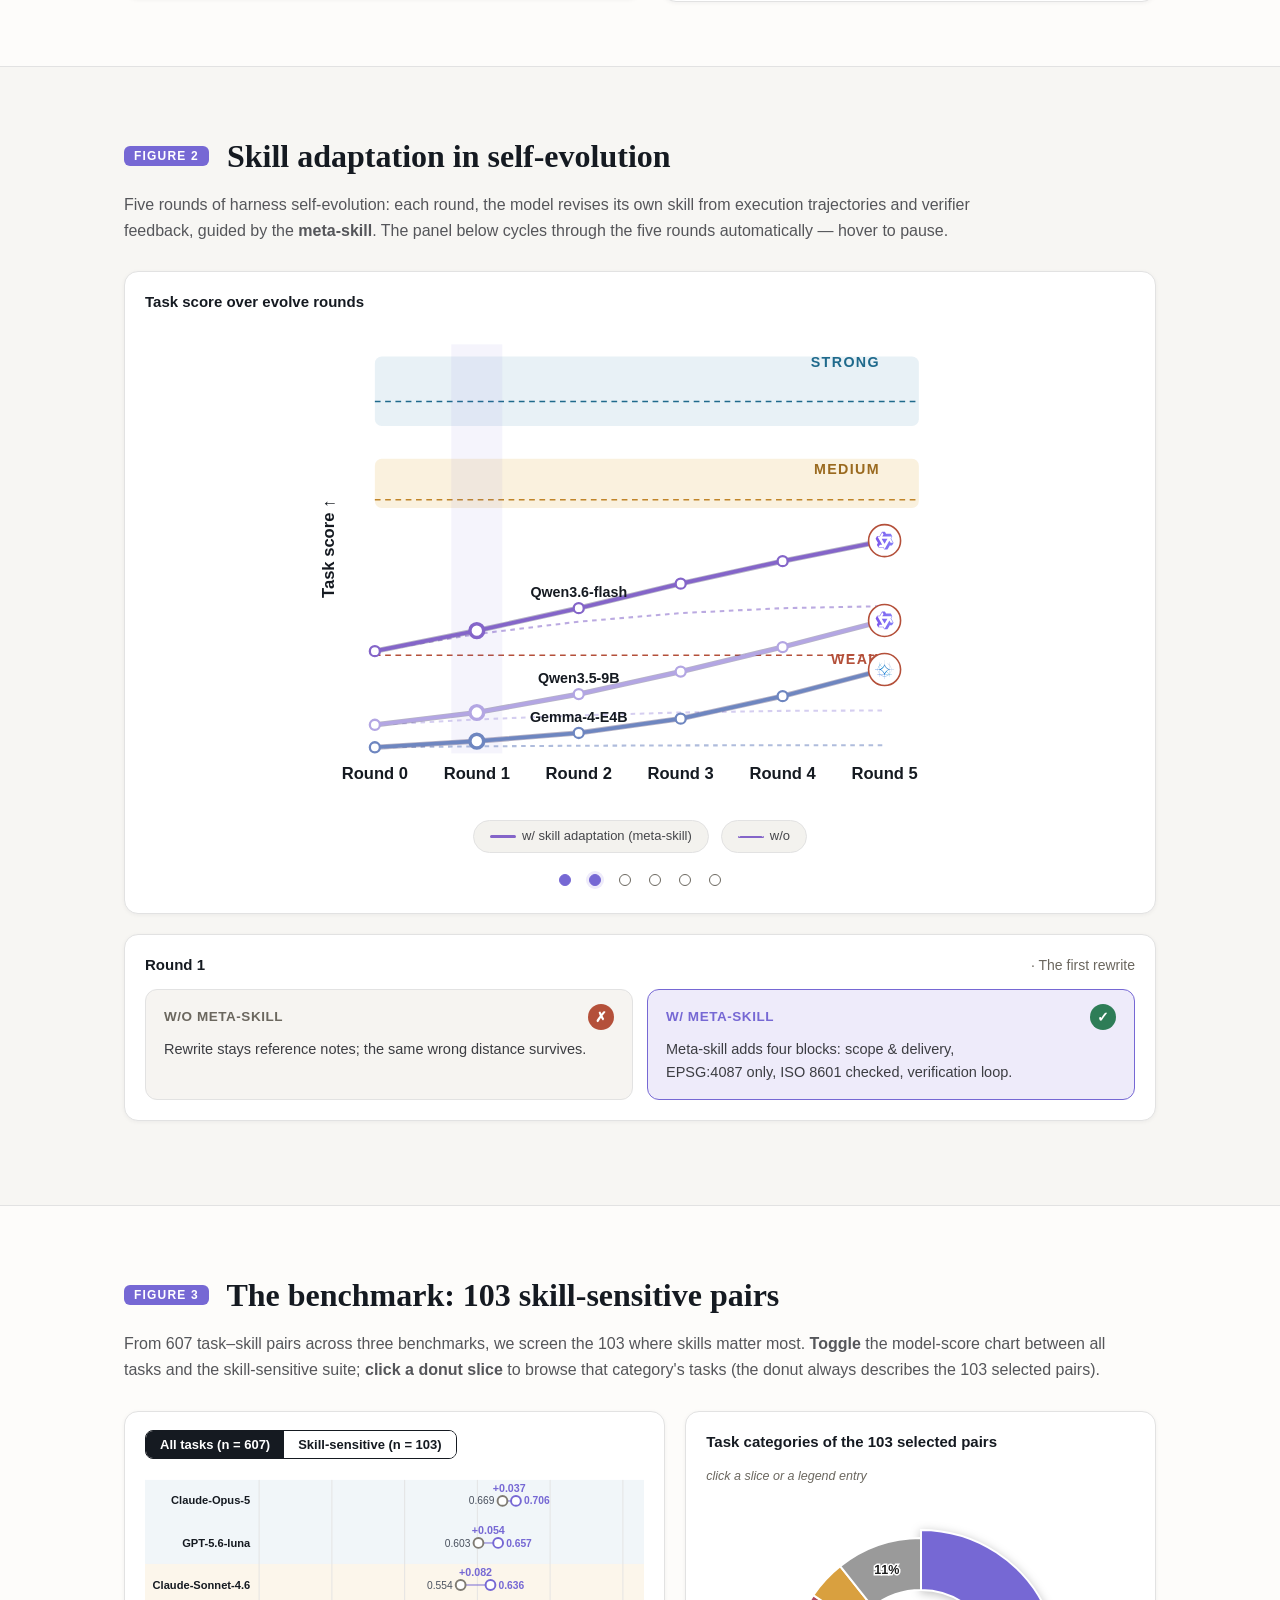
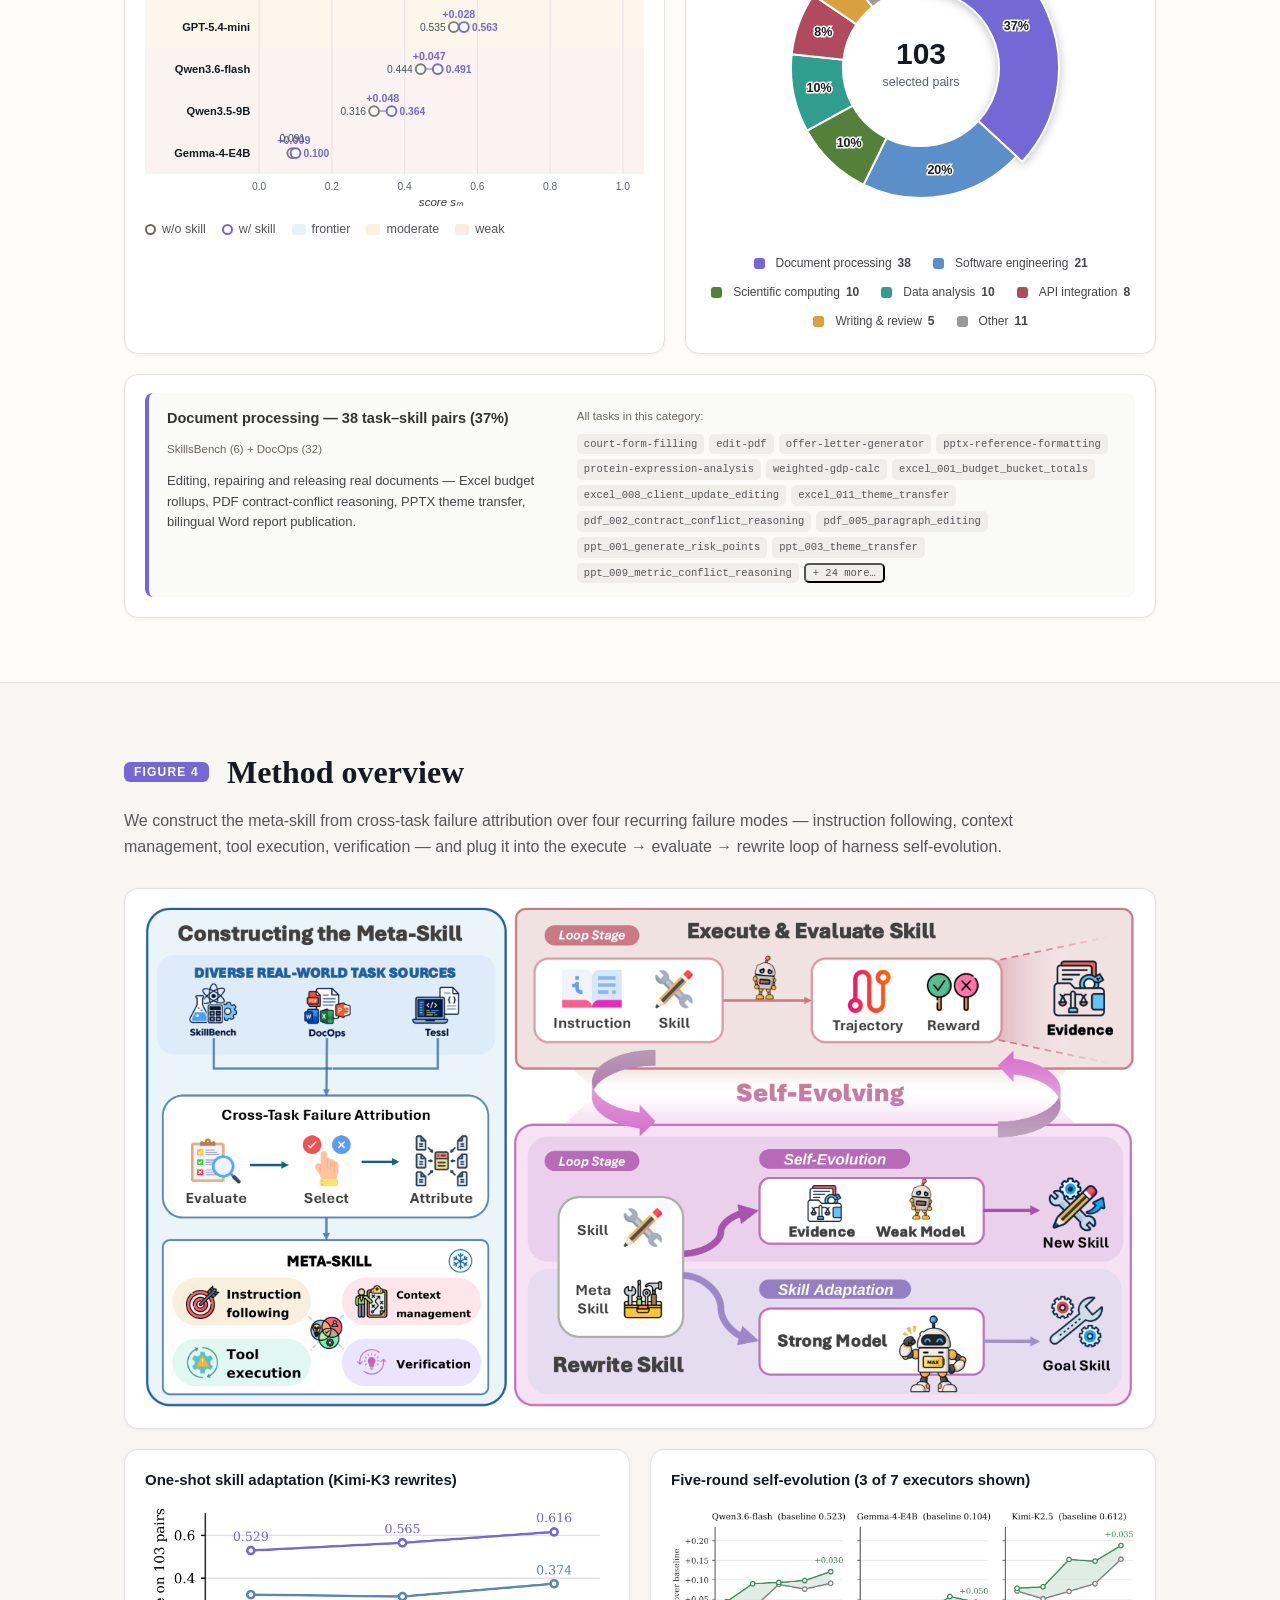
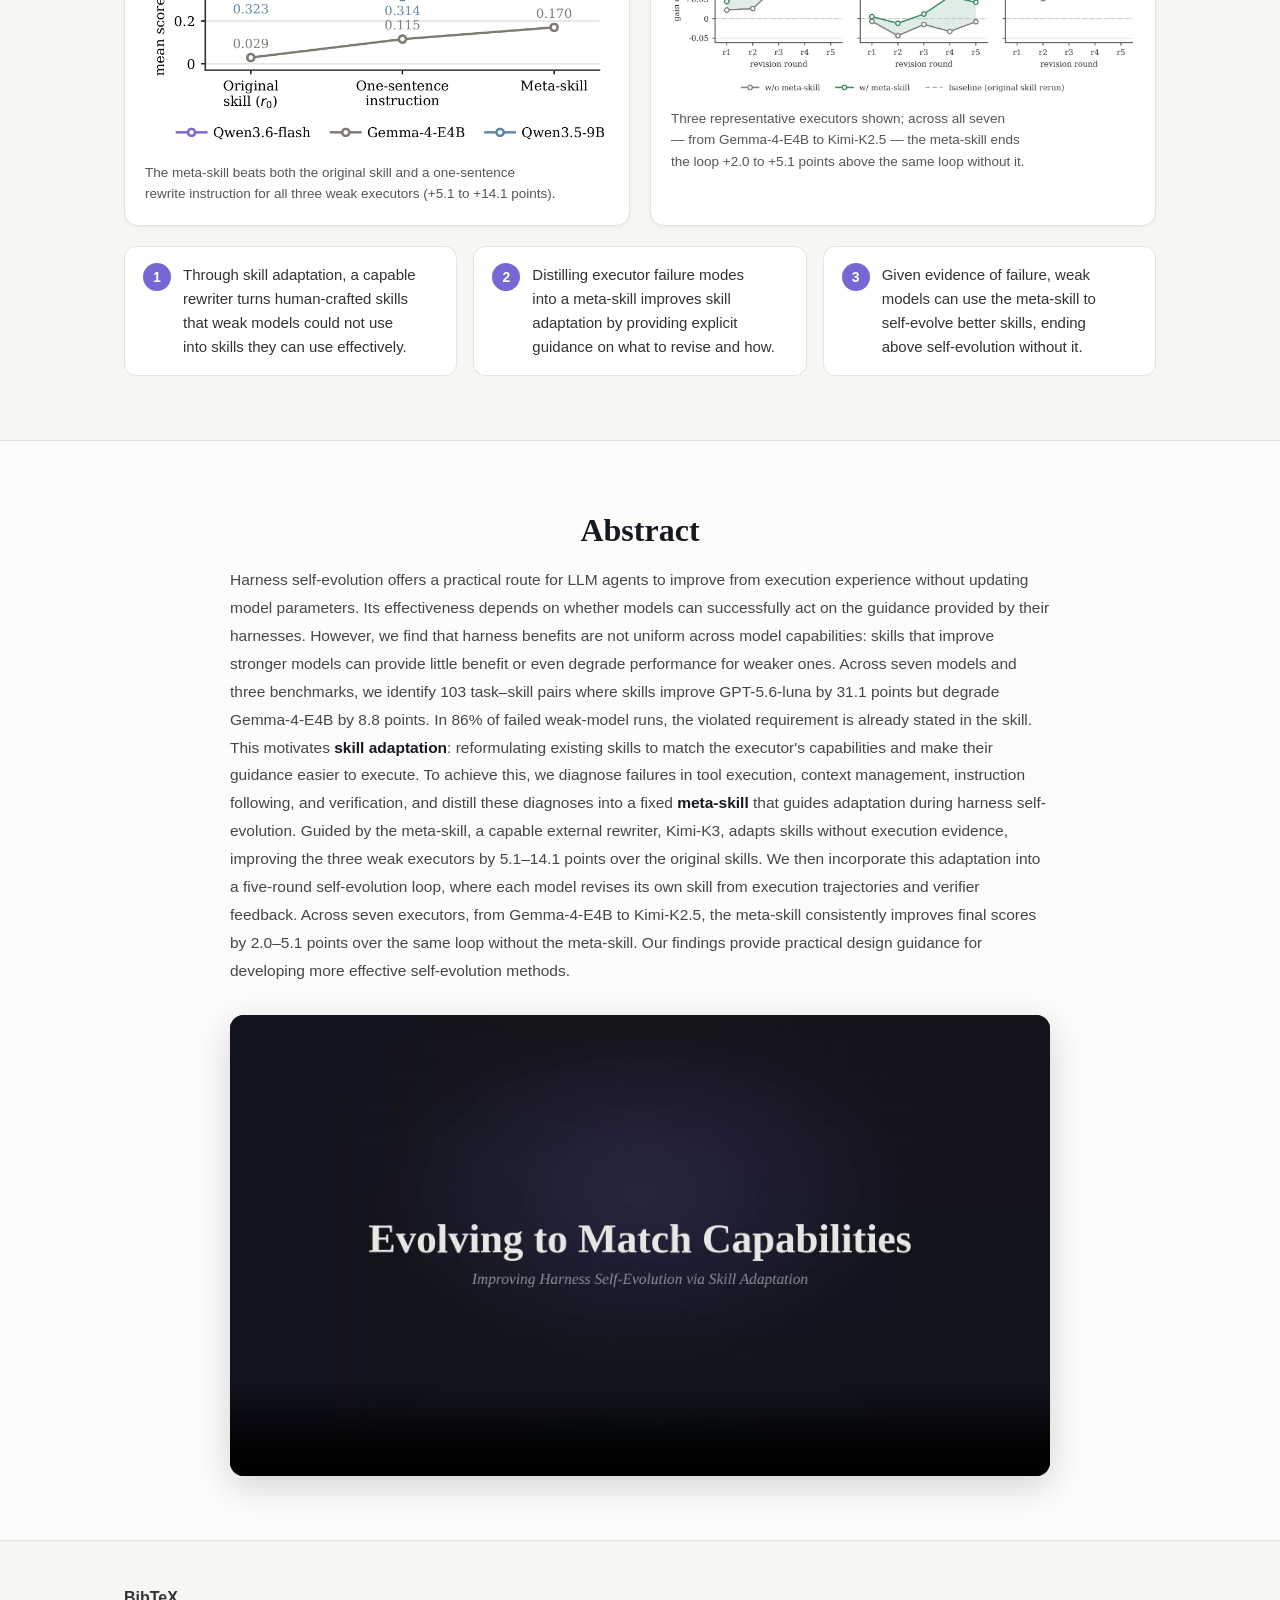
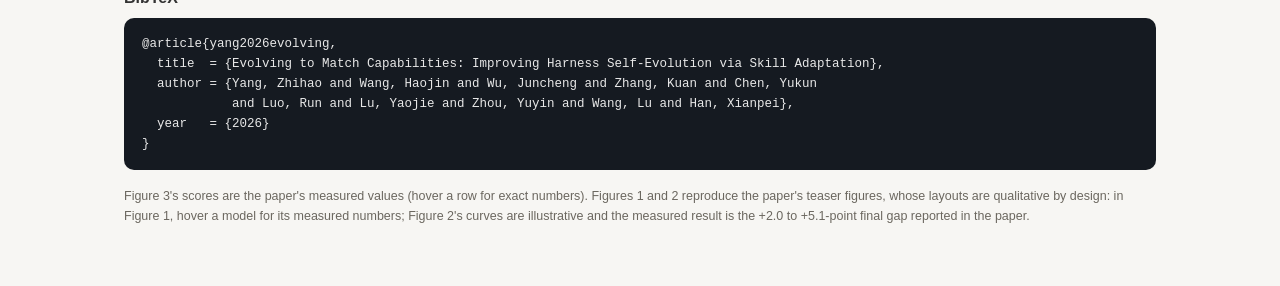
==== commit 35b1fbb9: "[main] Zhihao" ====
--- a/index.html
+++ b/index.html
@@ -5,36 +5,43 @@
 <meta name="viewport" content="width=device-width, initial-scale=1">
 <title>Evolving to Match Capabilities: Improving Harness Self-Evolution via Skill Adaptation</title>
 <meta name="description" content="Skills that improve strong LLM agents can degrade weak ones. We diagnose why, distill the diagnosis into a meta-skill, and use it to improve harness self-evolution across seven executors.">
-<link rel="stylesheet" href="style.css?v=3">
+<link rel="stylesheet" href="style.css?v=19">
 </head>
 <body>
 
-<!-- ======================= HERO ======================= -->
-<header class="hero">
-  <div class="wrap">
-    <p class="venue">ICLR 2027 · under review</p>
+<!-- ======================= NAV ======================= -->
+<nav class="topnav" aria-label="Page sections">
+  <div class="wrap nav-wrap">
+    <span class="nav-title">Evolving to Match Capabilities</span>
+    <div class="nav-links">
+      <a href="#fig1">Teaser</a><a href="#fig2">Self-Evolution</a><a href="#fig3">Benchmark</a>
+      <a href="#fig4">Method</a><a href="#abstract">Abstract</a><a href="#bibtex">BibTeX</a>
+    </div>
+  </div>
+</nav>
+
+<!-- ======================= HERO (fullscreen video) ======================= -->
+<header class="hero hero-video">
+  <video id="bgvid" autoplay muted loop playsinline preload="auto"
+         poster="assets/teaser_poster.jpg">
+    <source src="assets/teaser.mp4" type="video/mp4">
+  </video>
+  <div class="hero-shade"></div>
+  <div class="wrap hero-content">
     <h1>Evolving to Match Capabilities</h1>
     <p class="subtitle">Improving Harness Self-Evolution via <span class="hl">Skill Adaptation</span></p>
-    <p class="hero-abstract">
-      Well-crafted agent skills improve <b>GPT-5.6-luna by +31.1 points</b> — and degrade
-      <b>Gemma-4-E4B by −8.8</b>. In 86% of failed weak-model runs, the violated requirement
-      is already written in the skill. We diagnose these failures, distill the diagnosis into a
-      <b>meta-skill</b> — a fixed rewriting protocol — and show it lifts weak executors by
-      <b>+5.1 to +14.1 points</b> in one-shot adaptation and <b>+2.0 to +5.1 points</b>
-      after five rounds of self-evolution.
-    </p>
+    <div class="authors">
+      <span><a href="https://zhihaoyang30.github.io/" target="_blank" rel="noopener">Zhihao Yang</a><sup>*</sup></span><span><a href="https://haojinw0027.github.io/" target="_blank" rel="noopener">Haojin Wang</a><sup>*</sup></span><span><a href="https://chtholly17.github.io/" target="_blank" rel="noopener">Juncheng Wu</a><sup>*</sup></span><span><a href="https://itheresaapocalypse.github.io/" target="_blank" rel="noopener">Kuan Zhang</a></span><span><a href="https://scholar.google.com/citations?user=JWxSJVgAAAAJ&amp;hl=zh-CN" target="_blank" rel="noopener">Yukun Chen</a></span><span><a href="https://rainbowluocs.github.io/" target="_blank" rel="noopener">Run Luo</a></span><span><a href="https://yaojie.lu/" target="_blank" rel="noopener">Yaojie Lu</a></span><span><a href="https://yuyinzhou.github.io/" target="_blank" rel="noopener">Yuyin Zhou</a></span><span><a href="https://openreview.net/profile?id=~Lu_Wang26" target="_blank" rel="noopener">Lu Wang</a><sup>†</sup></span><span><a href="https://scholar.google.com/citations?user=pA88bm4AAAAJ&amp;hl=en" target="_blank" rel="noopener">Xianpei Han</a><sup>†</sup></span>
+    </div>
+    <p class="author-note"><sup>*</sup> equal contribution · <sup>†</sup> corresponding authors</p>
     <nav class="hero-links">
-      <a class="btn btn-solid" href="paper.pdf" target="_blank" rel="noopener">📄 Paper (PDF)</a>
-      <a class="btn" href="#fig1">Interactive results</a>
-      <a class="btn" href="#fig4">Method overview</a>
+      <a class="btn btn-solid" href="paper.pdf" target="_blank" rel="noopener"><svg class="bi" viewBox="0 0 24 24"><path d="M14 2H6a2 2 0 0 0-2 2v16a2 2 0 0 0 2 2h12a2 2 0 0 0 2-2V8z" fill="none" stroke="currentColor" stroke-width="2" stroke-linejoin="round"/><path d="M14 2v6h6M9 13h6M9 17h6" fill="none" stroke="currentColor" stroke-width="2" stroke-linecap="round"/></svg>Paper</a>
+      <a class="btn btn-ghost" href="#" title="arXiv link coming soon"><svg class="bi" viewBox="0 0 24 24"><path d="M5 4l10 16M19 4L9 20" fill="none" stroke="currentColor" stroke-width="2.4" stroke-linecap="round"/></svg>arXiv</a>
+      <a class="btn btn-ghost" href="#video-sec"><svg class="bi" viewBox="0 0 24 24"><circle cx="12" cy="12" r="10" fill="none" stroke="currentColor" stroke-width="2"/><path d="M10 8.5v7l6-3.5z" fill="currentColor"/></svg>Video</a>
     </nav>
-    <div class="hero-stats">
-      <div class="stat"><span class="stat-n">7</span><span class="stat-l">models, 3 tiers</span></div>
-      <div class="stat"><span class="stat-n">103</span><span class="stat-l">skill-sensitive task–skill pairs</span></div>
-      <div class="stat"><span class="stat-n">3</span><span class="stat-l">benchmarks (SkillsBench · DocOps · Tessl)</span></div>
-      <div class="stat"><span class="stat-n">5</span><span class="stat-l">rounds of self-evolution</span></div>
-    </div>
-  </div>
+  </div>
+  <button id="vidctl" class="vid-ctl" aria-label="Replay background video">↻</button>
+  <a class="scroll-cue" href="#fig1" aria-label="Scroll to content">⌄</a>
 </header>
 
 <main>
@@ -70,29 +77,25 @@
     <p class="section-lede">
       Five rounds of harness self-evolution: each round, the model revises its own skill from
       execution trajectories and verifier feedback, guided by the <b>meta-skill</b>.
-      <b>Click “Next round”</b> to step through what changed in the skill each round.
+      The panel below cycles through the five rounds automatically — hover to pause.
     </p>
 
     <div class="fig2-stack">
       <div class="panel">
-        <div class="panel-head">Task score over evolve rounds
-          <span class="hint">schematic (follows the paper's Fig. 2) — measured result: +2.0 to +5.1 points with the meta-skill</span></div>
+        <div class="panel-head">Task score over evolve rounds</div>
         <div id="fig2chart"></div>
-        <div class="legend-row" aria-hidden="false">
-          <span class="lg"><span class="lgline solid"></span> with skill adaptation (meta-skill)</span>
-          <span class="lg"><span class="lgline dashed"></span> without (same model color, dashed)</span>
-          <span class="lg"><span class="lgline tier"></span> tier average reference lines</span>
+        <div class="legend-row legend-fig2" aria-hidden="false">
+          <span class="lg"><span class="lgline solid"></span> w/ skill adaptation (meta-skill)</span>
+          <span class="lg"><span class="lgline dashed"></span> w/o</span>
         </div>
         <div class="round-controls">
-          <button id="round-prev" class="btn" disabled>◀ Prev</button>
           <div id="round-dots" class="round-dots" role="group" aria-label="Evolve round"></div>
-          <button id="round-next" class="btn btn-solid">Next round ▶</button>
-        </div>
-      </div>
-
-      <div class="panel round-panel" aria-live="polite">
-        <div class="panel-head" id="round-title">Round 0 — the original skill</div>
-        <div id="round-body"></div>
+        </div>
+      </div>
+
+      <div class="panel round-panel" id="round-hover" aria-live="polite">
+        <div class="panel-head" id="round-title">Round 0</div>
+        <div id="round-compare" class="round-compare"></div>
       </div>
     </div>
   </div>
@@ -171,30 +174,58 @@
           the same loop without it.</p>
       </div>
     </div>
-  </div>
-</section>
-
-<!-- ======================= TAKEAWAYS ======================= -->
-<section class="section">
-  <div class="wrap">
-    <h2>Takeaways</h2>
-    <div class="takeaways">
-      <div class="tk"><span class="tk-n">1</span> Skills are not model-agnostic: the same guidance that lifts frontier models can sink weak ones.</div>
-      <div class="tk"><span class="tk-n">2</span> Most weak-model failures violate requirements the skill already states — the problem is packaging, not content.</div>
-      <div class="tk"><span class="tk-n">3</span> A fixed meta-skill, distilled from failure attribution, adapts skills to the executor — with no execution evidence needed.</div>
-      <div class="tk"><span class="tk-n">4</span> Inside self-evolution, the meta-skill turns trajectories and verifier feedback into better skills, round after round.</div>
-    </div>
-  </div>
-</section>
-
-<footer>
+    <div class="takeaways takeaways-3">
+      <div class="tk"><span class="tk-n">1</span> Through skill adaptation, a capable rewriter turns human-crafted skills that weak models could not use into skills they can use effectively.</div>
+      <div class="tk"><span class="tk-n">2</span> Distilling executor failure modes into a meta-skill improves skill adaptation by providing explicit guidance on what to revise and how.</div>
+      <div class="tk"><span class="tk-n">3</span> Given evidence of failure, weak models can use the meta-skill to self-evolve better skills, ending above self-evolution without it.</div>
+    </div>
+
+  </div>
+</section>
+
+<!-- ======================= ABSTRACT ======================= -->
+<section id="abstract" class="section">
+  <div class="wrap abs-wrap">
+    <h2 class="center-h">Abstract</h2>
+    <div class="abs-stack">
+      <p class="abstract-text">
+      Harness self-evolution offers a practical route for LLM agents to improve from execution
+      experience without updating model parameters. Its effectiveness depends on whether models can
+      successfully act on the guidance provided by their harnesses. However, we find that harness
+      benefits are not uniform across model capabilities: skills that improve stronger models can
+      provide little benefit or even degrade performance for weaker ones. Across seven models and
+      three benchmarks, we identify 103 task–skill pairs where skills improve GPT-5.6-luna by 31.1
+      points but degrade Gemma-4-E4B by 8.8 points. In 86% of failed weak-model runs, the violated
+      requirement is already stated in the skill. This motivates <b>skill adaptation</b>:
+      reformulating existing skills to match the executor's capabilities and make their guidance
+      easier to execute. To achieve this, we diagnose failures in tool execution, context management,
+      instruction following, and verification, and distill these diagnoses into a fixed
+      <b>meta-skill</b> that guides adaptation during harness self-evolution. Guided by the
+      meta-skill, a capable external rewriter, Kimi-K3, adapts skills without execution evidence,
+      improving the three weak executors by 5.1–14.1 points over the original skills. We then
+      incorporate this adaptation into a five-round self-evolution loop, where each model revises
+      its own skill from execution trajectories and verifier feedback. Across seven executors, from
+      Gemma-4-E4B to Kimi-K2.5, the meta-skill consistently improves final scores by 2.0–5.1 points
+      over the same loop without the meta-skill. Our findings provide practical design guidance for
+      developing more effective self-evolution methods.
+    </p>
+      <div class="abs-video" id="video-sec">
+        <video controls muted loop playsinline preload="metadata" poster="assets/teaser_poster.jpg">
+          <source src="assets/teaser.mp4" type="video/mp4">
+        </video>
+      </div>
+    </div>
+  </div>
+</section>
+
+<footer id="bibtex">
   <div class="wrap">
     <p class="cite-head">BibTeX</p>
-    <pre class="bibtex">@inproceedings{anonymous2027evolving,
-  title     = {Evolving to Match Capabilities: Improving Harness Self-Evolution via Skill Adaptation},
-  author    = {Anonymous},
-  booktitle = {Submitted to the International Conference on Learning Representations (ICLR)},
-  year      = {2027}
+    <pre class="bibtex">@article{yang2026evolving,
+  title  = {Evolving to Match Capabilities: Improving Harness Self-Evolution via Skill Adaptation},
+  author = {Yang, Zhihao and Wang, Haojin and Wu, Juncheng and Zhang, Kuan and Chen, Yukun
+            and Luo, Run and Lu, Yaojie and Zhou, Yuyin and Wang, Lu and Han, Xianpei},
+  year   = {2026}
 }</pre>
     <p class="foot-note">Figure 3's scores are the paper's measured values (hover a row for exact numbers).
       Figures 1 and 2 reproduce the paper's teaser figures, whose layouts are qualitative by design:
@@ -207,7 +238,7 @@
 
 <div id="tooltip" class="tooltip" hidden></div>
 
-<script src="data.js?v=3"></script>
-<script src="main.js?v=3"></script>
+<script src="data.js?v=19"></script>
+<script src="main.js?v=19"></script>
 </body>
 </html>
--- a/style.css
+++ b/style.css
@@ -38,34 +38,96 @@
 
 h1, h2 { font-family: var(--serif); color: var(--ink-dark); }
 
-/* ---------- hero ---------- */
-.hero {
-  background:
-    radial-gradient(1100px 460px at 18% -10%, rgba(118,104,212,.14), transparent 60%),
-    radial-gradient(900px 400px at 85% 0%, rgba(31,106,140,.12), transparent 55%),
-    linear-gradient(180deg, #f7f5ff 0%, var(--paper) 88%);
-  border-bottom: 1px solid var(--grid);
-  padding: 72px 0 44px;
-  text-align: center;
-}
-.venue {
+/* ---------- top nav ---------- */
+.topnav {
+  position: fixed; top: 0; left: 0; right: 0; z-index: 40;
+  background: rgba(17, 20, 26, .78); backdrop-filter: blur(10px);
+  border-bottom: 1px solid rgba(255,255,255,.08);
+}
+.nav-wrap { display: flex; align-items: center; justify-content: space-between; padding-top: 10px; padding-bottom: 10px; }
+.nav-title { font-family: var(--serif); font-weight: 700; font-size: 15px; color: #fff; }
+.nav-links { display: flex; gap: 18px; flex-wrap: wrap; }
+.nav-links a { color: rgba(255,255,255,.75); text-decoration: none; font-size: 13.5px; font-weight: 600; }
+.nav-links a:hover { color: #fff; }
+@media (max-width: 760px) { .nav-title { display: none; } .nav-wrap { justify-content: center; } }
+
+/* ---------- hero: fullscreen background video ---------- */
+.hero-video {
+  position: relative; height: 100vh; min-height: 620px; overflow: hidden;
+  display: flex; align-items: center; justify-content: center; text-align: center;
+  background: #11141a;
+}
+.hero-video video#bgvid {
+  position: absolute; inset: 0; width: 100%; height: 100%; object-fit: cover; z-index: 0;
+  filter: blur(2.5px) brightness(.55) saturate(1.1); transform: scale(1.03);
+}
+.hero-shade {
+  position: absolute; inset: 0; z-index: 1;
+  background: linear-gradient(180deg, rgba(17,20,26,.72) 0%, rgba(17,20,26,.45) 45%, rgba(17,20,26,.82) 100%);
+}
+.hero-content { position: relative; z-index: 2; }
+.hero-video .venue {
   display: inline-block; font-size: 12.5px; letter-spacing: .14em;
-  text-transform: uppercase; color: var(--purple);
-  border: 1px solid #d5cef2; background: #f4f1fd;
+  text-transform: uppercase; color: #cfc6ff;
+  border: 1px solid rgba(207,198,255,.45); background: rgba(118,104,212,.18);
   padding: 3px 14px; border-radius: 99px; margin-bottom: 20px;
 }
-.hero h1 { font-size: clamp(34px, 5.4vw, 54px); line-height: 1.12; }
-.subtitle {
-  font-family: var(--serif); font-size: clamp(19px, 2.6vw, 26px);
-  color: #4a4a4a; margin-top: 10px;
-}
-.subtitle .hl { color: var(--purple); font-style: italic; }
-.hero-abstract {
-  max-width: 760px; margin: 24px auto 0; font-size: 16.5px;
-  color: #47484a; text-align: left;
-}
-.hero-abstract b { color: var(--ink-dark); }
-.hero-links { margin-top: 26px; display: flex; gap: 12px; justify-content: center; flex-wrap: wrap; }
+.hero-video h1 {
+  font-size: clamp(36px, 5.6vw, 64px); line-height: 1.1; color: #fff;
+  text-shadow: 0 2px 24px rgba(0,0,0,.45);
+}
+.hero-video .subtitle {
+  font-family: var(--serif); font-size: clamp(19px, 2.6vw, 28px);
+  color: rgba(255,255,255,.85); margin-top: 12px;
+}
+.hero-video .subtitle .hl { color: #b3a6e3; font-style: italic; }
+.hero-one-liner {
+  max-width: 640px; margin: 22px auto 0; font-size: 17px; color: rgba(255,255,255,.8);
+}
+.hero-one-liner b { color: #fff; }
+.authors {
+  max-width: 720px; margin: 22px auto 0; display: flex; flex-wrap: wrap;
+  justify-content: center; gap: 6px 22px;
+  font-family: var(--serif); font-size: 18.5px; color: rgba(255,255,255,.92);
+}
+.authors sup { font-size: 11px; color: rgba(255,255,255,.6); margin-left: 1px; }
+.authors a { color: inherit; text-decoration: none; border-bottom: 1px solid rgba(255,255,255,.35); }
+.authors a:hover { color: #cfc6ff; border-bottom-color: #cfc6ff; }
+.author-note { margin-top: 10px; font-size: 12.5px; color: rgba(255,255,255,.55); }
+.author-note sup { font-size: 10px; }
+.hero-links { margin-top: 28px; display: flex; gap: 12px; justify-content: center; flex-wrap: wrap; }
+.btn-ghost { background: rgba(255,255,255,.08); border-color: rgba(255,255,255,.55); color: #fff; }
+.hero-links .btn { display: inline-flex; align-items: center; gap: 8px; }
+.bi { width: 17px; height: 17px; flex: 0 0 auto; }
+.btn-ghost:hover { background: rgba(255,255,255,.16); }
+.hero-video .btn-solid { background: #fff; color: var(--ink-dark); border-color: #fff; }
+.hero-mini-stats { margin-top: 30px; font-size: 13.5px; color: rgba(255,255,255,.62); letter-spacing: .02em; }
+.vid-ctl {
+  position: absolute; right: 26px; bottom: 26px; z-index: 3;
+  width: 42px; height: 42px; border-radius: 50%; border: 1.5px solid rgba(255,255,255,.5);
+  background: rgba(17,20,26,.5); color: #fff; font-size: 19px; cursor: pointer;
+}
+.vid-ctl:hover { background: rgba(17,20,26,.8); }
+.scroll-cue {
+  position: absolute; left: 50%; transform: translateX(-50%); bottom: 16px; z-index: 3;
+  color: rgba(255,255,255,.75); font-size: 30px; text-decoration: none;
+}
+.scroll-cue:hover { color: #fff; }
+
+/* ---------- video section + abstract ---------- */
+.video-panel { padding: 10px; }
+.video-panel video { display: block; width: 100%; border-radius: 10px; background: #11141a; }
+.abstract-text { font-size: 15.5px; color: #45464a; line-height: 1.8; text-align: left; }
+.center-h { text-align: center; }
+.abs-wrap { max-width: 900px; }
+.abs-stack { display: flex; flex-direction: column; gap: 30px; margin-top: 10px; }
+.abs-stack .abstract-text { max-width: 820px; margin: 0 auto; }
+.abs-video { max-width: 820px; margin: 0 auto; width: 100%; }
+.abs-video video { display: block; width: 100%; border-radius: 14px; background: #11141a;
+  box-shadow: 0 10px 34px rgba(21,26,33,.18); }
+.abs-video-cap { margin-top: 10px; font-size: 13px; color: var(--muted); text-align: center; }
+.abstract-text b { color: var(--ink-dark); }
+
 .btn {
   display: inline-block; padding: 9px 20px; border-radius: 8px;
   border: 1.5px solid var(--ink-dark); color: var(--ink-dark);
@@ -76,15 +138,6 @@
 .btn:hover { transform: translateY(-1px); box-shadow: 0 3px 10px rgba(0,0,0,.10); }
 .btn:disabled { opacity: .35; cursor: default; transform: none; box-shadow: none; }
 .btn-solid { background: var(--ink-dark); color: #fff; }
-.hero-stats {
-  display: flex; gap: 14px; justify-content: center; flex-wrap: wrap; margin-top: 34px;
-}
-.stat {
-  background: #fff; border: 1px solid var(--grid); border-radius: 12px;
-  padding: 12px 22px; min-width: 150px;
-}
-.stat-n { display: block; font-family: var(--serif); font-size: 30px; color: var(--purple); font-weight: 700; }
-.stat-l { font-size: 12.5px; color: var(--muted); }
 
 /* ---------- sections ---------- */
 .section { padding: 64px 0; }
@@ -95,7 +148,7 @@
   background: var(--purple); color: #fff; border-radius: 6px; padding: 3px 10px;
   vertical-align: middle; margin-right: 10px; position: relative; top: -3px;
 }
-.section-lede { max-width: 820px; color: #55565a; margin-bottom: 28px; }
+.section-lede { max-width: none; color: #55565a; margin-bottom: 28px; }
 
 .panel {
   background: var(--panel); border: 1px solid var(--grid); border-radius: 14px;
@@ -238,7 +291,7 @@
 .case-controls { text-align: center; margin-top: 14px; }
 
 /* ---------- fig3 ---------- */
-.fig3-grid { display: grid; grid-template-columns: 1.15fr 1fr; gap: 20px; align-items: start; }
+.fig3-grid { display: grid; grid-template-columns: 1.15fr 1fr; gap: 20px; align-items: stretch; }
 @media (max-width: 950px) { .fig3-grid { grid-template-columns: 1fr; } }
 .seg { display: inline-flex; border: 1.5px solid var(--ink-dark); border-radius: 8px; overflow: hidden; }
 .seg-btn {
@@ -253,8 +306,8 @@
 .dot-wo { border-color: var(--muted); }
 .dot-w { border-color: var(--purple); }
 .lgline { width: 26px; height: 0; display: inline-block; border-top: 3px solid var(--purple); border-radius: 2px; }
-.lgline.dashed { border-top: 2px dashed #8465C9; }
-.lgline.tier { border-top: 2px dashed var(--weak); }
+.lgline.solid { border-top: 3.5px solid #8465C9; }
+.lgline.dashed { border-top: 2.5px dashed #8465C9; }
 .swatch { width: 14px; height: 11px; display: inline-block; border-radius: 3px; }
 
 .donut-wrap { display: flex; flex-direction: column; gap: 10px; }
@@ -287,7 +340,10 @@
   * { transition-duration: .01ms !important; animation-duration: .01ms !important; }
   html { scroll-behavior: auto; }
 }
-button:focus-visible, a:focus-visible, [tabindex]:focus-visible { outline: 2px solid var(--purple); outline-offset: 2px; }
+*:focus { outline: none; }
+button:focus-visible, a:focus-visible { outline: 2px solid var(--purple); outline-offset: 2px; }
+svg [tabindex]:focus { outline: none; }
+svg [tabindex]:focus-visible { outline: 2px solid var(--purple); outline-offset: 2px; }
 
 /* ---------- fig4 ---------- */
 .results-strip { display: grid; grid-template-columns: 1fr 1fr; gap: 20px; margin-top: 20px; }
@@ -339,3 +395,43 @@
   position: absolute; width: 1px; height: 1px; overflow: hidden;
   clip: rect(0 0 0 0); clip-path: inset(50%); white-space: nowrap;
 }
+
+/* fixed nav: keep anchors visible below it */
+section[id], footer[id] { scroll-margin-top: 64px; }
+
+/* ---------- round carousel: two-sided comparison ---------- */
+.round-mode { font-weight: 400; color: var(--muted); font-size: 14px; }
+.round-compare { display: grid; grid-template-columns: 1fr 1fr; gap: 14px; }
+@media (max-width: 720px) { .round-compare { grid-template-columns: 1fr; } }
+.rc-col { border-radius: 12px; padding: 14px 18px 16px; }
+.rc-nometa { background: #f6f4f1; border: 1.5px solid var(--grid); }
+.rc-meta { background: var(--purple-soft); border: 1.5px solid var(--purple); }
+.rc-head {
+  display: flex; justify-content: space-between; align-items: center;
+  font-weight: 800; font-size: 13.5px; letter-spacing: .04em; text-transform: uppercase;
+  margin-bottom: 8px;
+}
+.rc-nometa .rc-head { color: var(--muted); }
+.rc-meta .rc-head { color: var(--purple); }
+.rc-mark {
+  width: 26px; height: 26px; border-radius: 50%; color: #fff; font-size: 14px; font-weight: 900;
+  display: inline-flex; align-items: center; justify-content: center;
+}
+.rc-mark.ok { background: var(--green); }
+.rc-mark.bad { background: var(--weak); }
+.rc-text { font-size: 14.5px; color: #3c3d42; line-height: 1.55; }
+
+
+
+.takeaways-3 { grid-template-columns: 1fr 1fr 1fr; margin-top: 20px; }
+@media (max-width: 900px) { .takeaways-3 { grid-template-columns: 1fr; } }
+
+/* avoid single-word orphan lines in short text blocks */
+.panel-note, .rc-text, .section-lede, .tk, .hero-one-liner, .round-outcome { text-wrap: balance; }
+
+/* fig2 legend: centered pills */
+.legend-fig2 { justify-content: center; gap: 12px; margin-top: 14px; }
+.legend-fig2 .lg {
+  background: #f3f2ee; border: 1px solid var(--grid); border-radius: 99px;
+  padding: 5px 16px; font-size: 13px; color: #45464a;
+}
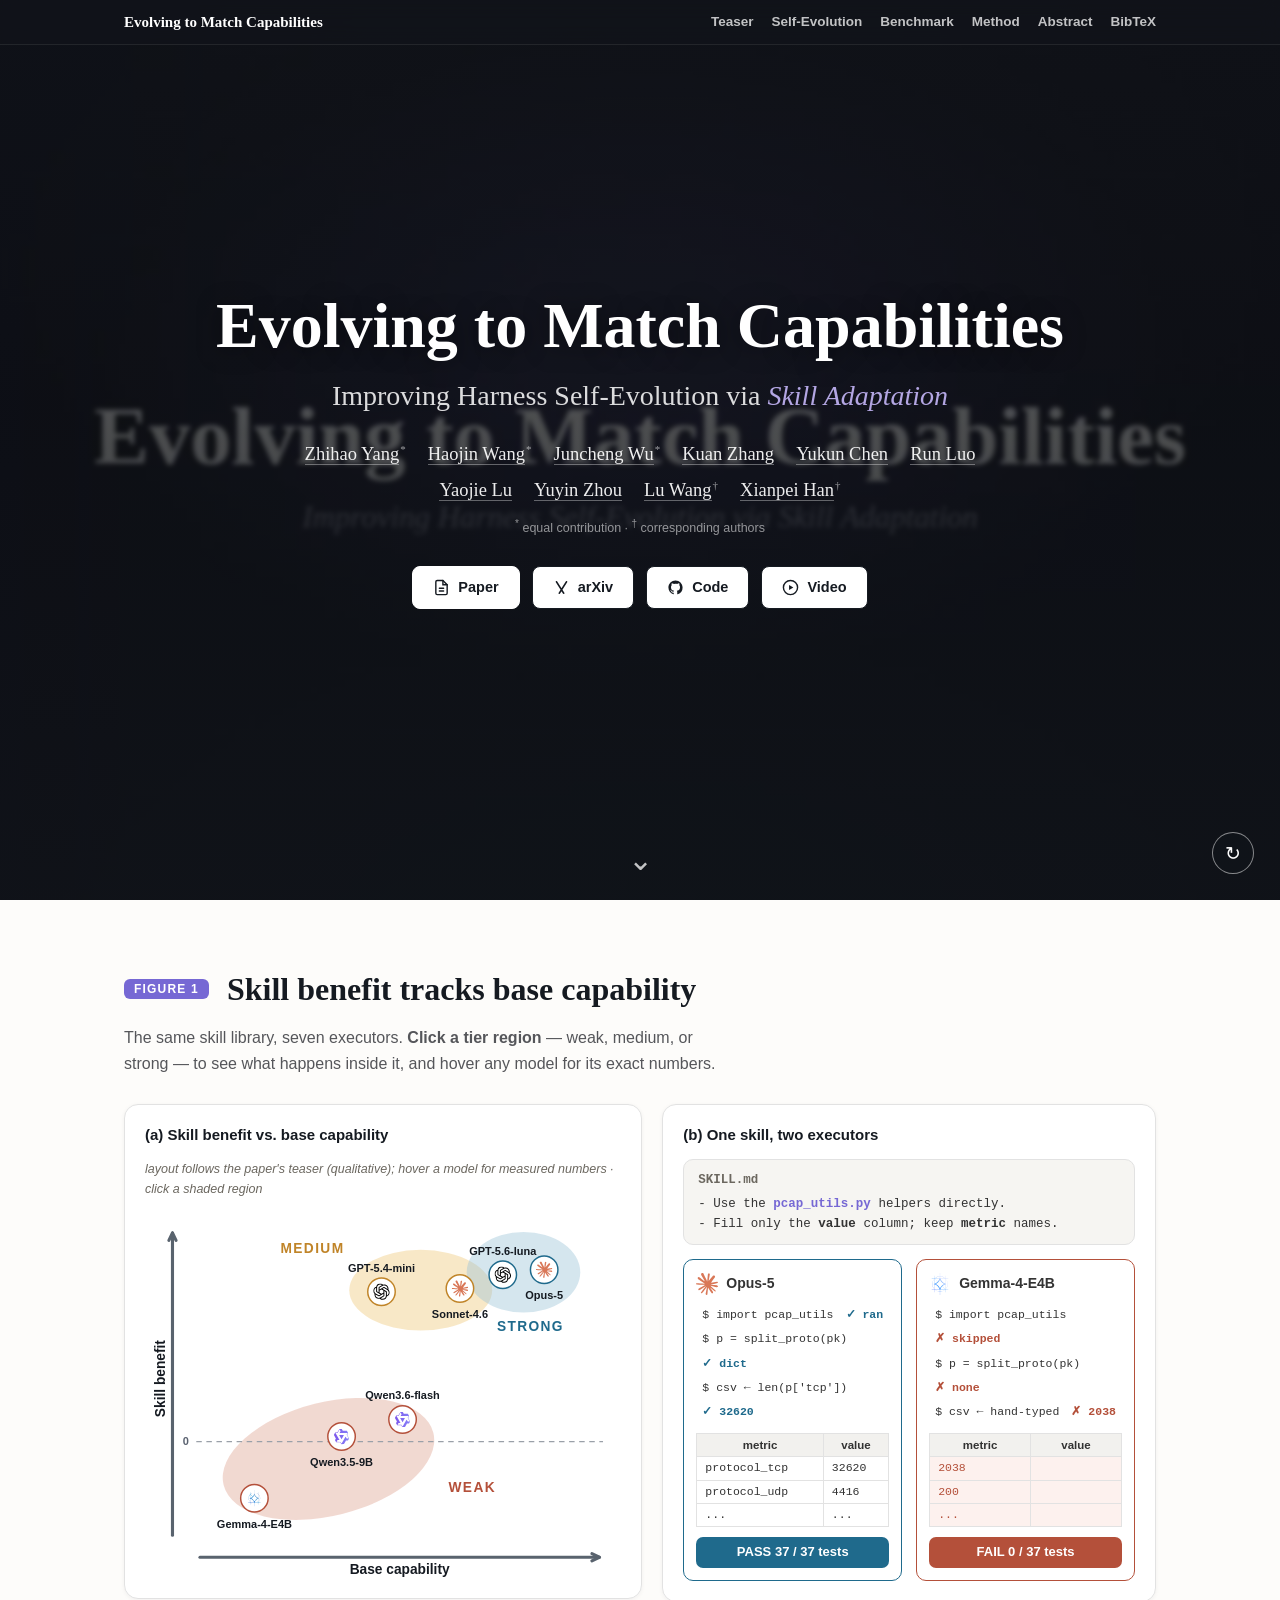
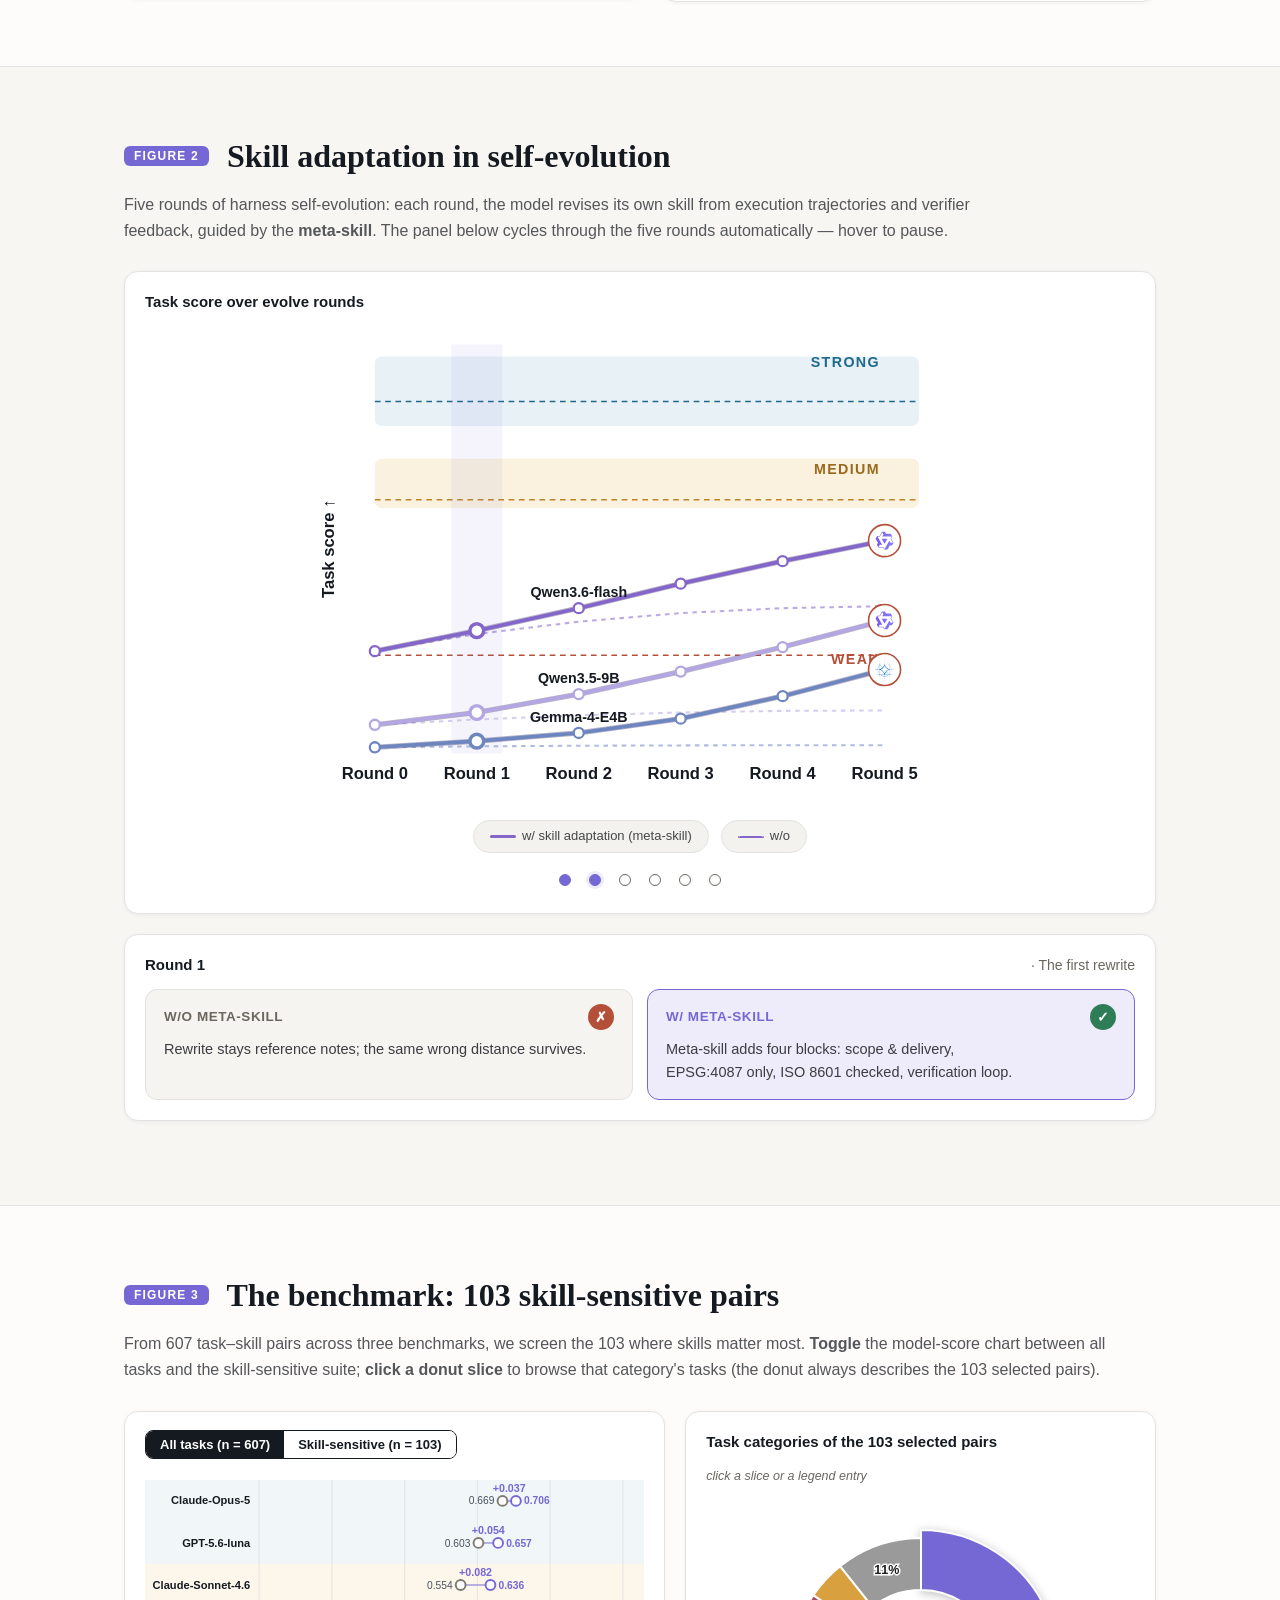
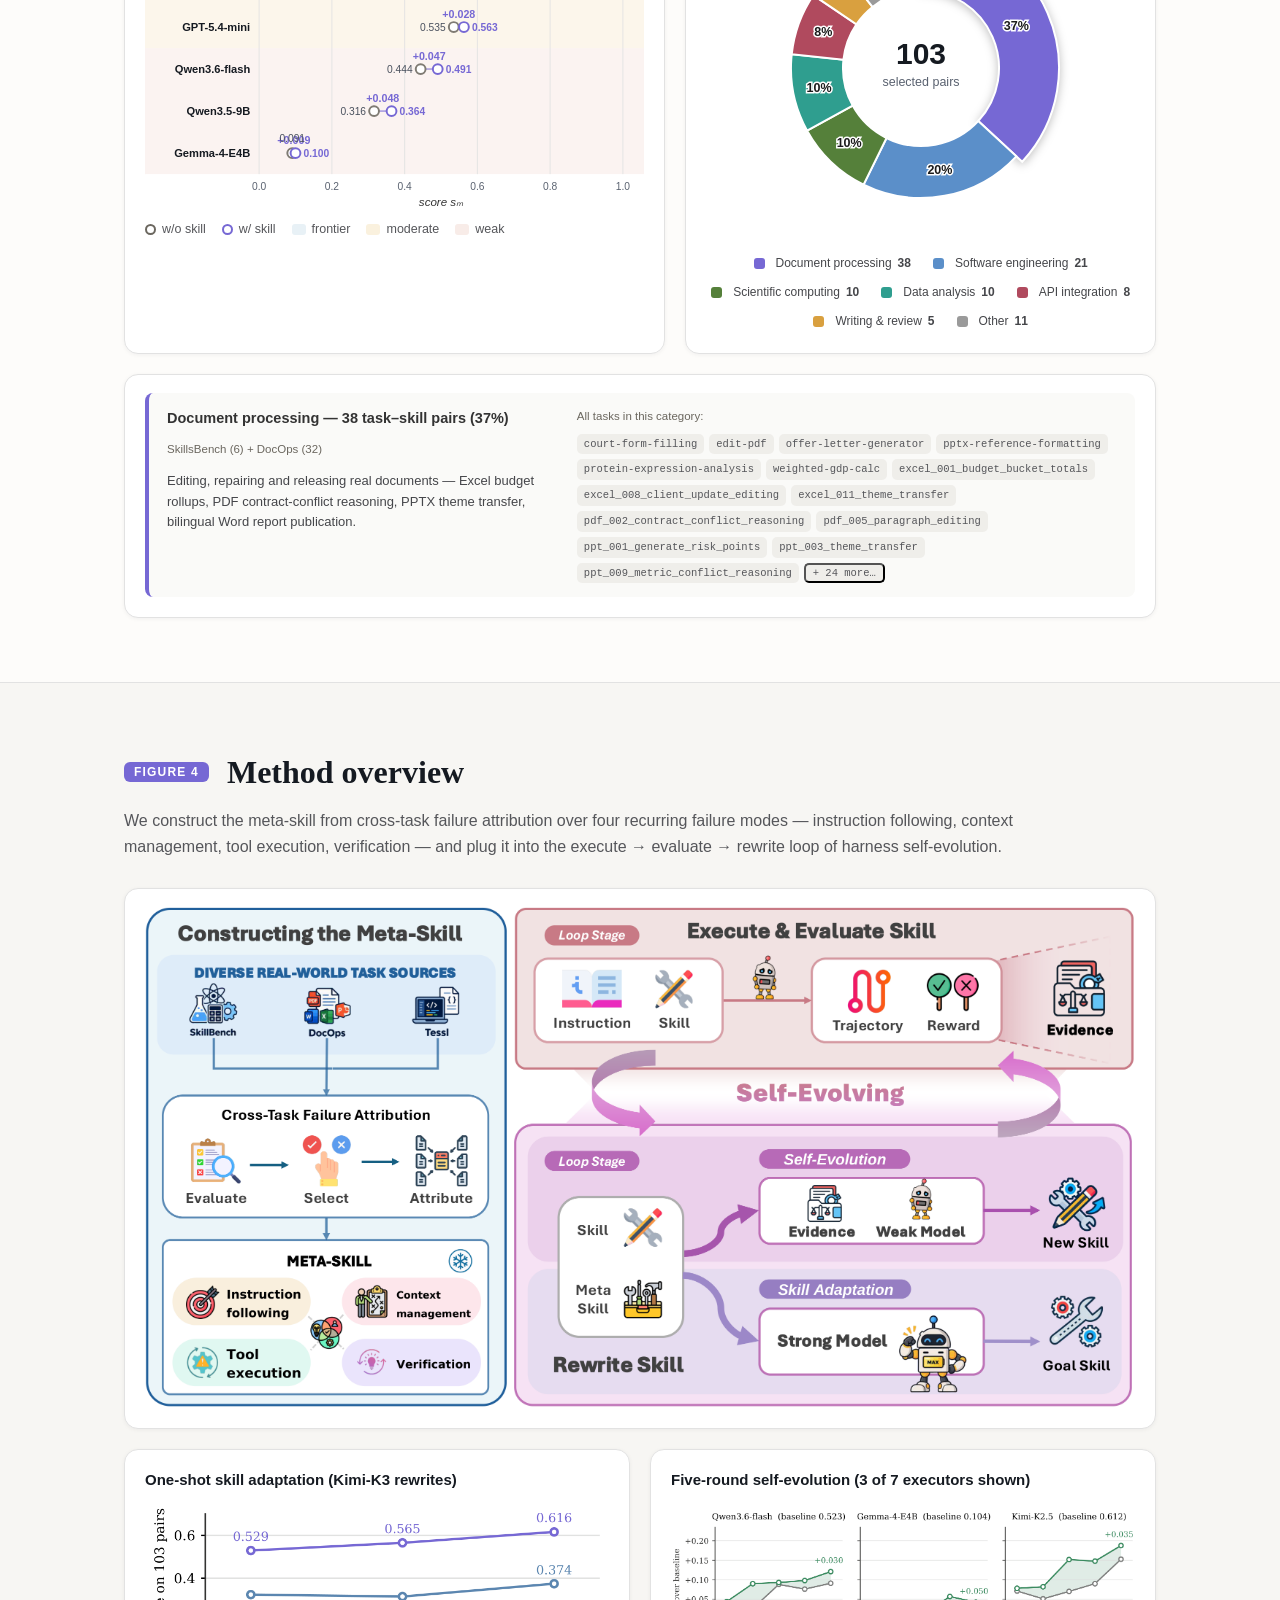
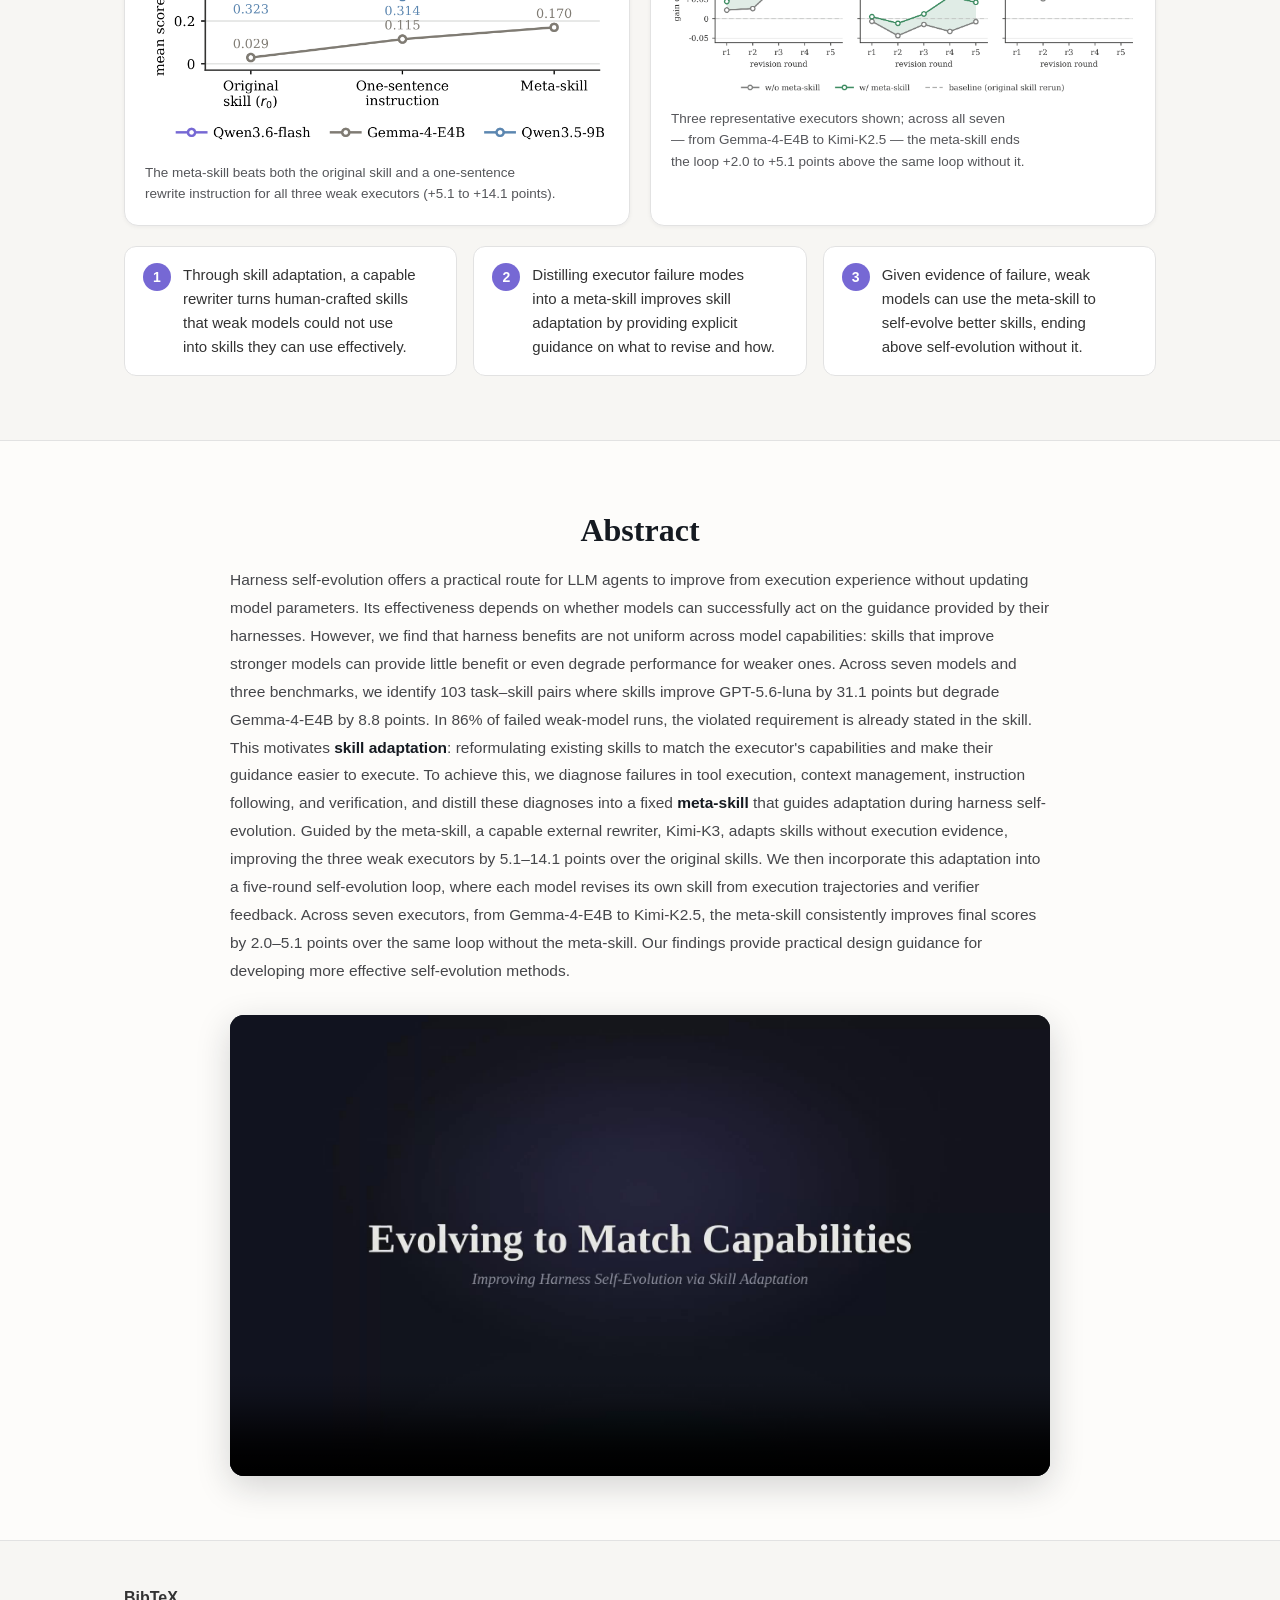
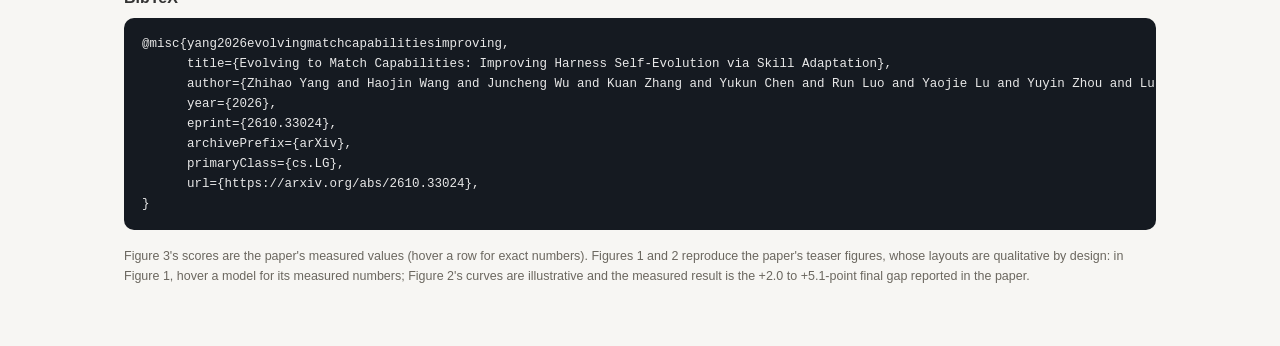
==== commit d0b4e54c: "Release reproduction code and link arXiv 2610.33024 Publish the runner with the project page, and po" ====
--- a/index.html
+++ b/index.html
@@ -36,7 +36,8 @@
     <p class="author-note"><sup>*</sup> equal contribution · <sup>†</sup> corresponding authors</p>
     <nav class="hero-links">
       <a class="btn btn-solid" href="paper.pdf" target="_blank" rel="noopener"><svg class="bi" viewBox="0 0 24 24"><path d="M14 2H6a2 2 0 0 0-2 2v16a2 2 0 0 0 2 2h12a2 2 0 0 0 2-2V8z" fill="none" stroke="currentColor" stroke-width="2" stroke-linejoin="round"/><path d="M14 2v6h6M9 13h6M9 17h6" fill="none" stroke="currentColor" stroke-width="2" stroke-linecap="round"/></svg>Paper</a>
-      <a class="btn btn-ghost" href="#" title="arXiv link coming soon"><svg class="bi" viewBox="0 0 24 24"><path d="M5 4l10 16M19 4L9 20" fill="none" stroke="currentColor" stroke-width="2.4" stroke-linecap="round"/></svg>arXiv</a>
+      <a class="btn btn-ghost" href="https://arxiv.org/abs/2610.33024" target="_blank" rel="noopener"><svg class="bi" viewBox="0 0 24 24"><path d="M5 4l10 16M19 4L9 20" fill="none" stroke="currentColor" stroke-width="2.4" stroke-linecap="round"/></svg>arXiv</a>
+      <a class="btn btn-ghost" href="https://github.com/zhihaoyang30/skill-adaptation" target="_blank" rel="noopener"><svg class="bi" viewBox="0 0 24 24"><path fill="currentColor" d="M12 2C6.477 2 2 6.484 2 12.017c0 4.425 2.865 8.18 6.839 9.504.5.092.682-.217.682-.483 0-.237-.008-.868-.013-1.703-2.782.605-3.369-1.343-3.369-1.343-.454-1.158-1.11-1.466-1.11-1.466-.908-.62.069-.608.069-.608 1.003.07 1.531 1.032 1.531 1.032.892 1.53 2.341 1.088 2.91.832.092-.647.35-1.088.636-1.338-2.22-.253-4.555-1.113-4.555-4.951 0-1.093.39-1.988 1.029-2.688-.103-.253-.446-1.272.098-2.65 0 0 .84-.27 2.75 1.026A9.564 9.564 0 0 1 12 6.844c.85.004 1.705.115 2.504.337 1.909-1.296 2.747-1.027 2.747-1.027.546 1.379.202 2.398.1 2.651.64.7 1.028 1.595 1.028 2.688 0 3.848-2.339 4.695-4.566 4.943.359.309.678.92.678 1.855 0 1.338-.012 2.419-.012 2.747 0 .268.18.58.688.482A10.02 10.02 0 0 0 22 12.017C22 6.484 17.522 2 12 2z"/></svg>Code</a>
       <a class="btn btn-ghost" href="#video-sec"><svg class="bi" viewBox="0 0 24 24"><circle cx="12" cy="12" r="10" fill="none" stroke="currentColor" stroke-width="2"/><path d="M10 8.5v7l6-3.5z" fill="currentColor"/></svg>Video</a>
     </nav>
   </div>
@@ -221,11 +222,14 @@
 <footer id="bibtex">
   <div class="wrap">
     <p class="cite-head">BibTeX</p>
-    <pre class="bibtex">@article{yang2026evolving,
-  title  = {Evolving to Match Capabilities: Improving Harness Self-Evolution via Skill Adaptation},
-  author = {Yang, Zhihao and Wang, Haojin and Wu, Juncheng and Zhang, Kuan and Chen, Yukun
-            and Luo, Run and Lu, Yaojie and Zhou, Yuyin and Wang, Lu and Han, Xianpei},
-  year   = {2026}
+    <pre class="bibtex">@misc{yang2026evolvingmatchcapabilitiesimproving,
+      title={Evolving to Match Capabilities: Improving Harness Self-Evolution via Skill Adaptation},
+      author={Zhihao Yang and Haojin Wang and Juncheng Wu and Kuan Zhang and Yukun Chen and Run Luo and Yaojie Lu and Yuyin Zhou and Lu Wang and Xianpei Han},
+      year={2026},
+      eprint={2610.33024},
+      archivePrefix={arXiv},
+      primaryClass={cs.LG},
+      url={https://arxiv.org/abs/2610.33024},
 }</pre>
     <p class="foot-note">Figure 3's scores are the paper's measured values (hover a row for exact numbers).
       Figures 1 and 2 reproduce the paper's teaser figures, whose layouts are qualitative by design:
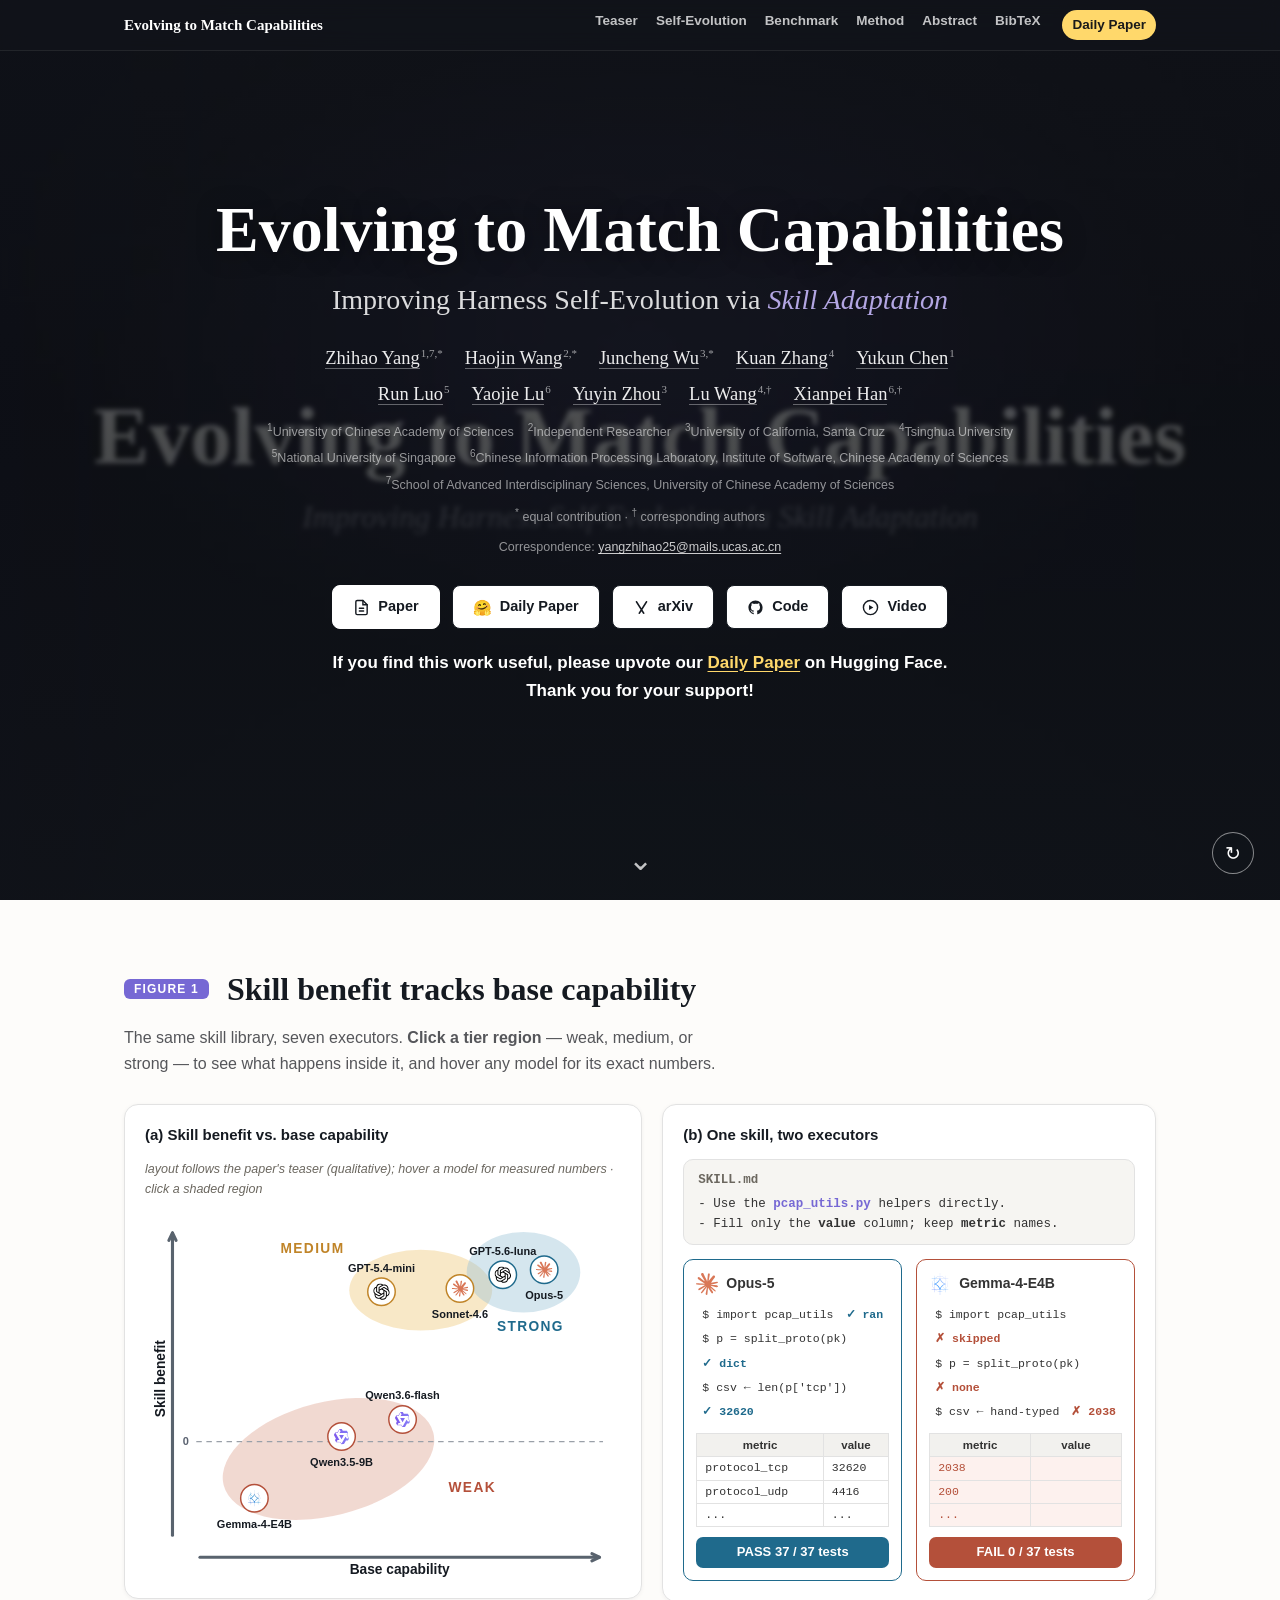
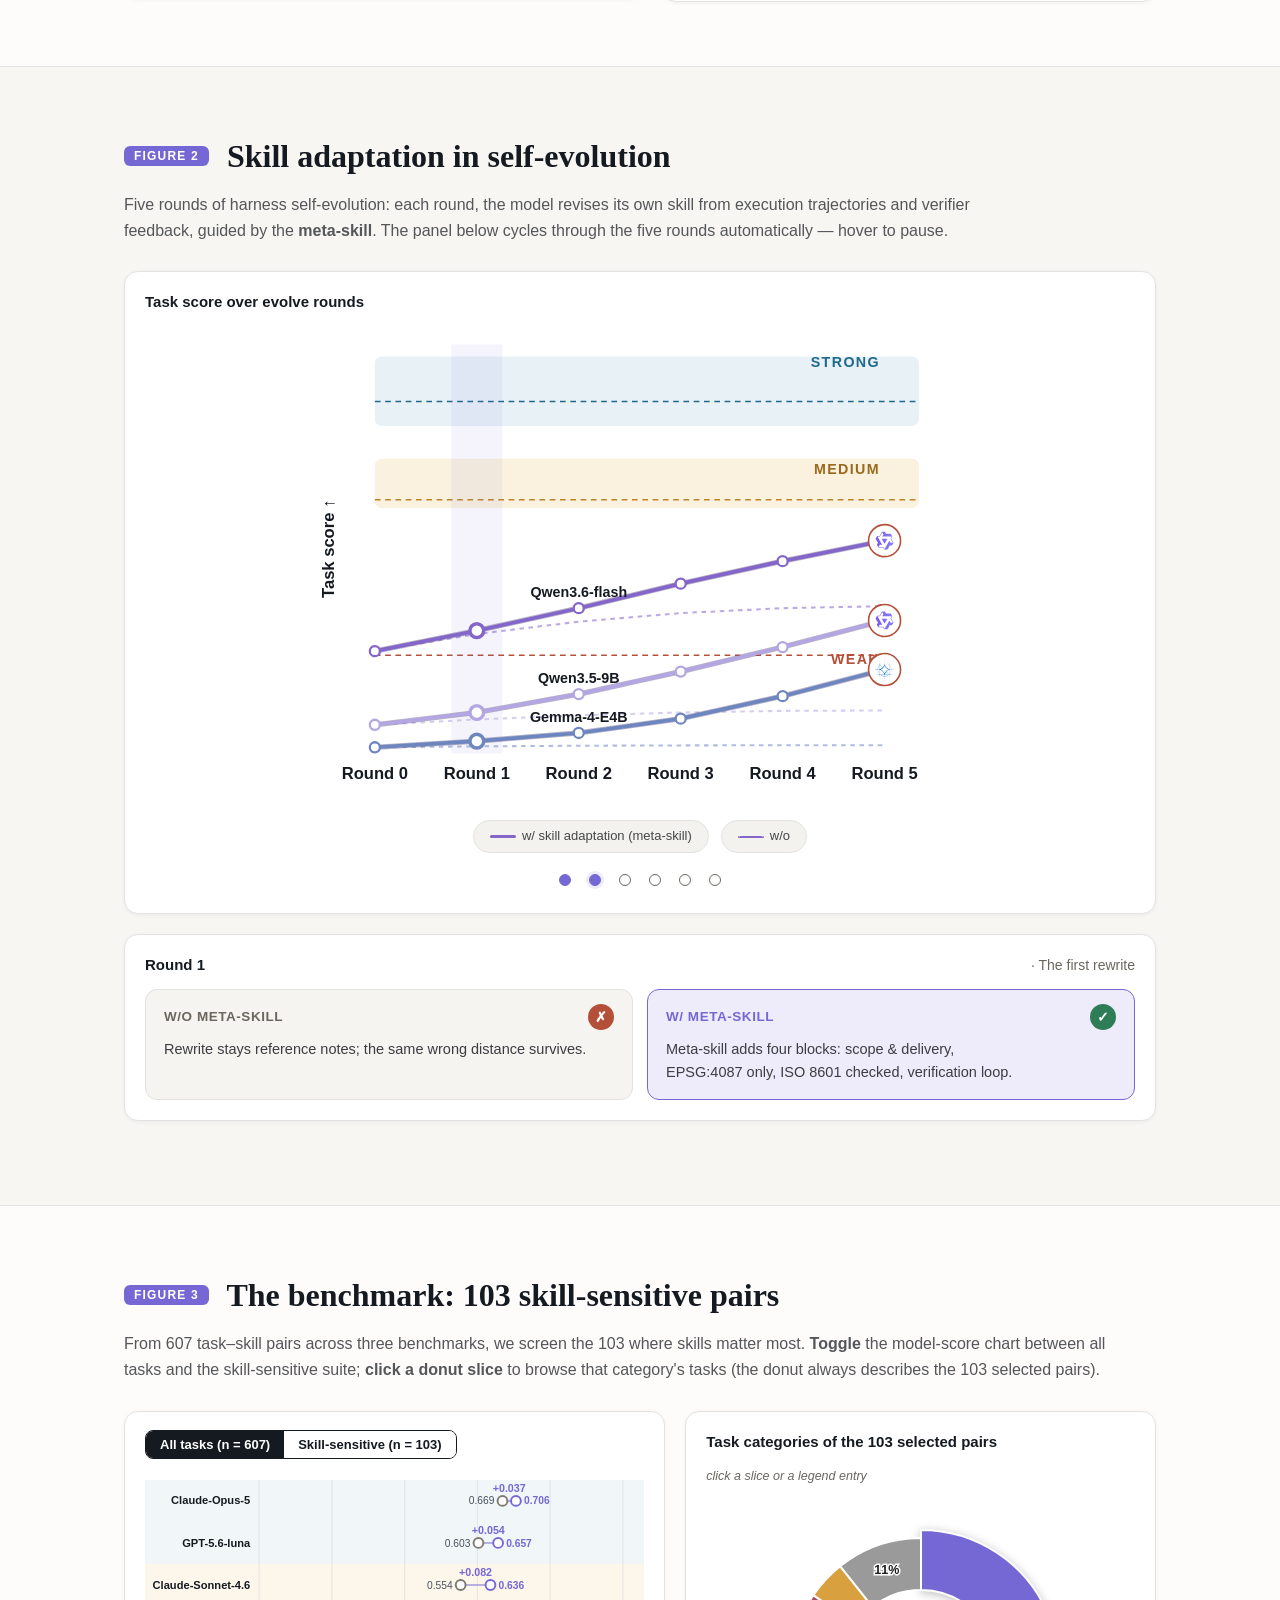
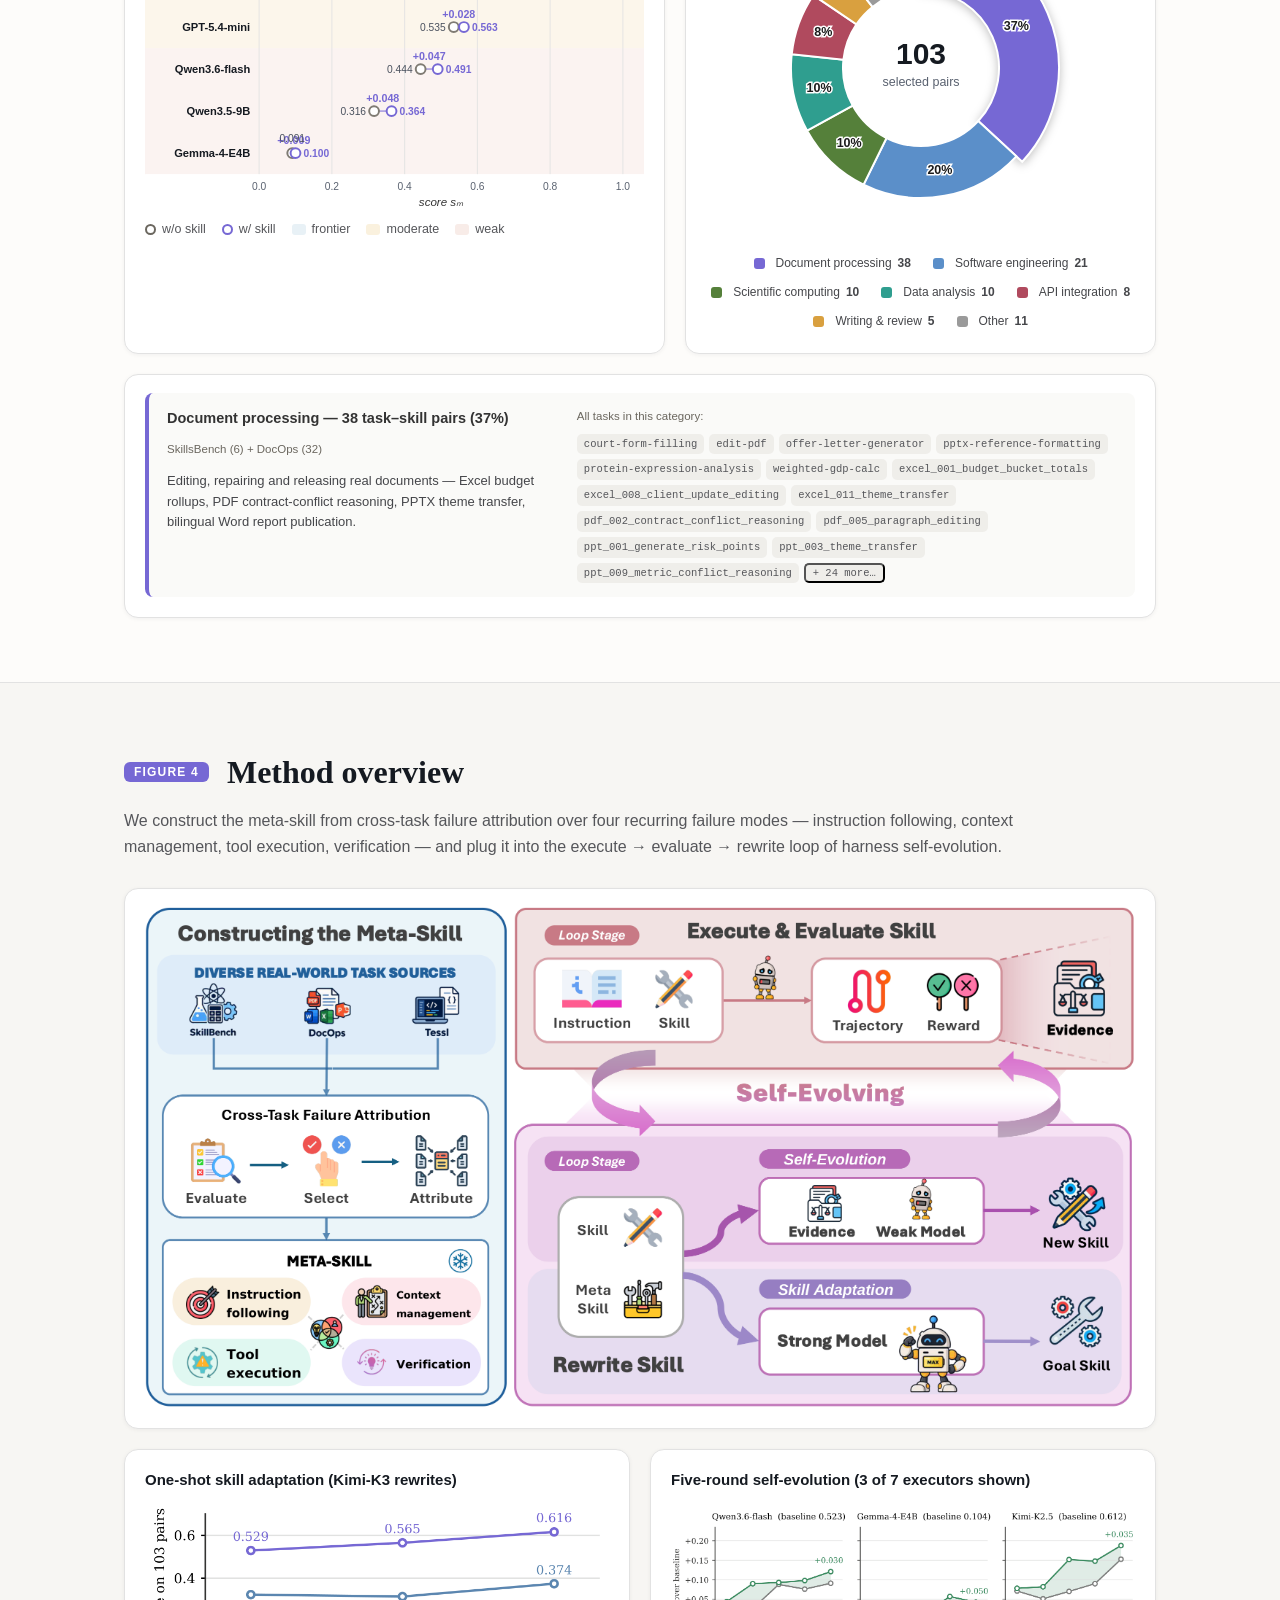
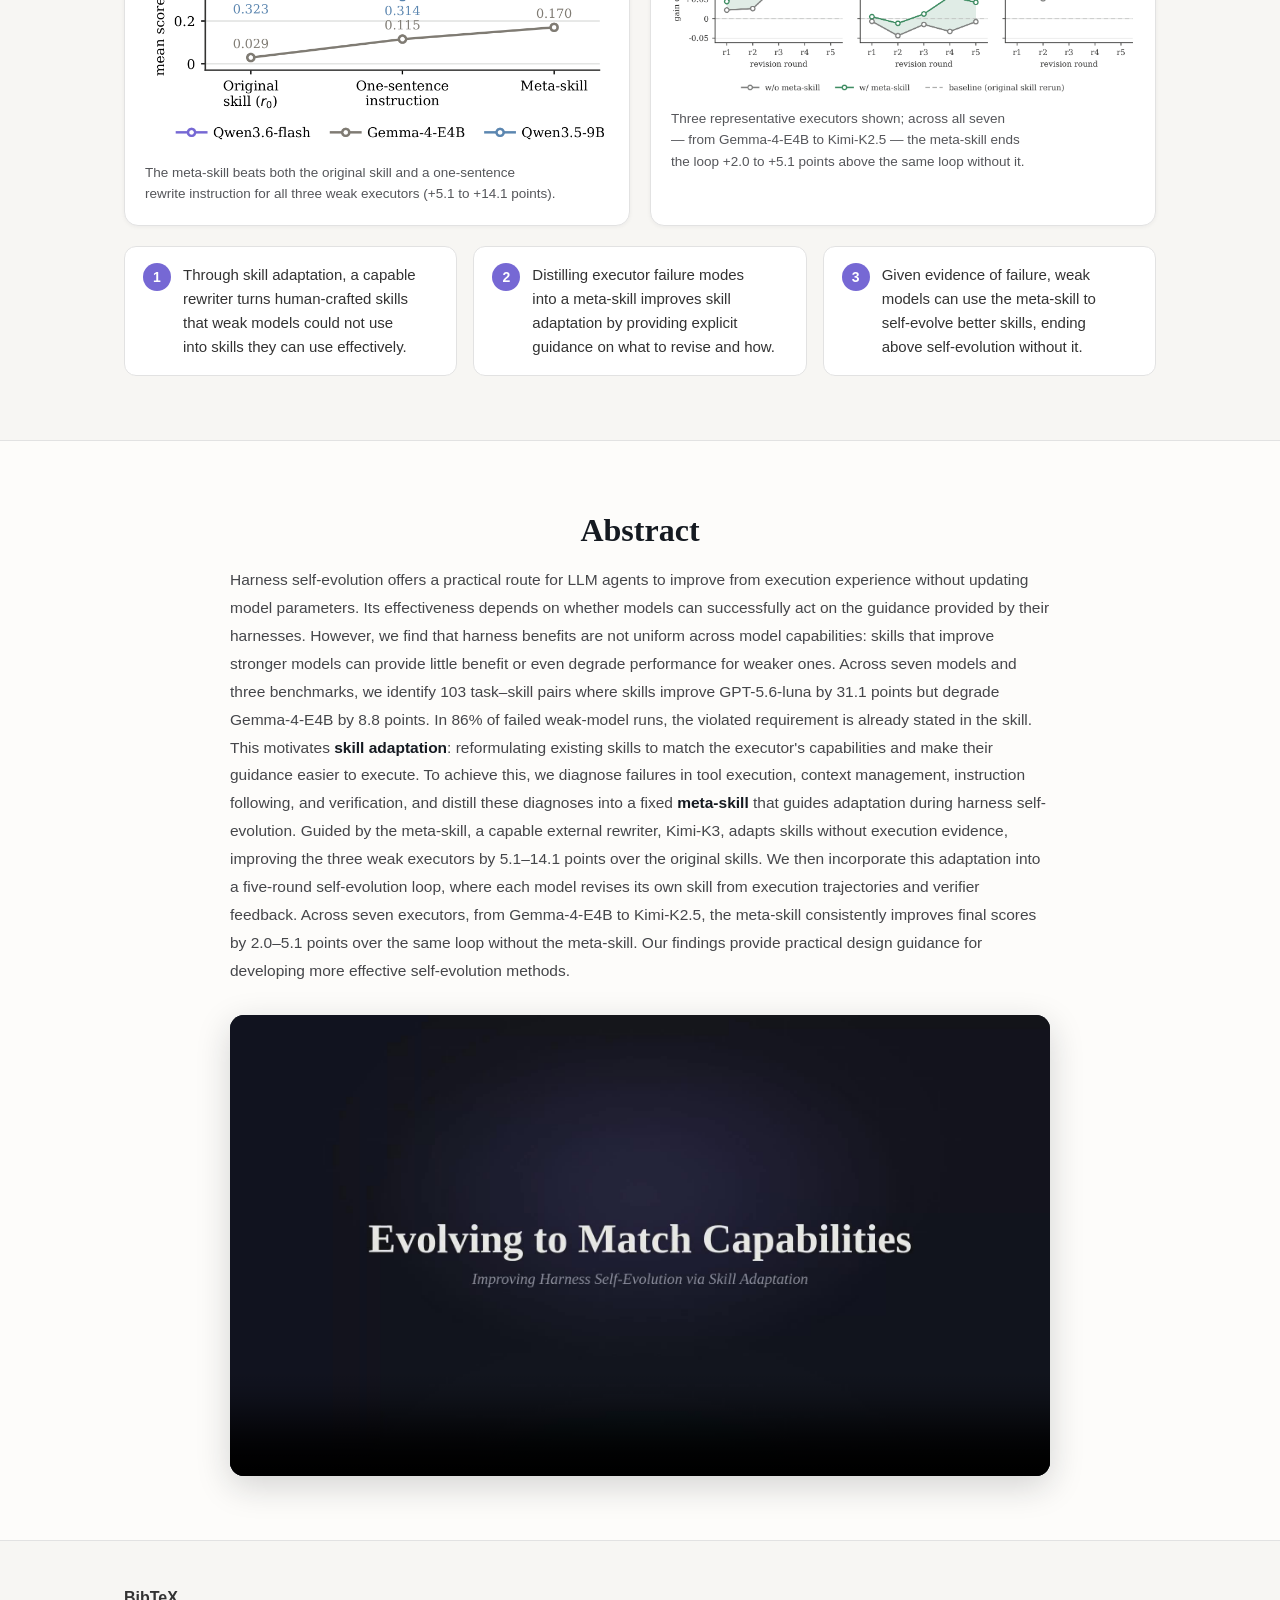
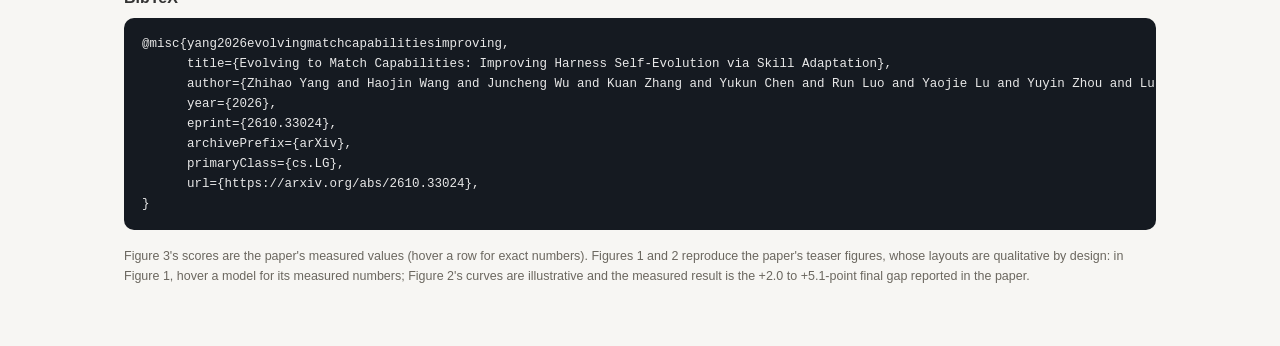
==== commit 399fb3fe: "Add Daily Paper upvote callout and polish page details Mirror GameScaling: HF Daily Paper button/lin" ====
--- a/index.html
+++ b/index.html
@@ -5,7 +5,31 @@
 <meta name="viewport" content="width=device-width, initial-scale=1">
 <title>Evolving to Match Capabilities: Improving Harness Self-Evolution via Skill Adaptation</title>
 <meta name="description" content="Skills that improve strong LLM agents can degrade weak ones. We diagnose why, distill the diagnosis into a meta-skill, and use it to improve harness self-evolution across seven executors.">
-<link rel="stylesheet" href="style.css?v=19">
+<link rel="canonical" href="https://zhihaoyang30.github.io/skill-adaptation/">
+<meta property="og:title" content="Evolving to Match Capabilities: Improving Harness Self-Evolution via Skill Adaptation">
+<meta property="og:description" content="Skills that improve strong LLM agents can degrade weak ones. We diagnose why, distill the diagnosis into a meta-skill, and use it to improve harness self-evolution across seven executors.">
+<meta property="og:url" content="https://zhihaoyang30.github.io/skill-adaptation/">
+<meta property="og:type" content="website">
+<meta property="og:image" content="https://zhihaoyang30.github.io/skill-adaptation/assets/fig3_pipeline.png">
+<meta name="twitter:card" content="summary_large_image">
+<meta name="twitter:title" content="Evolving to Match Capabilities">
+<meta name="twitter:description" content="Improving harness self-evolution via skill adaptation across seven executors.">
+<meta name="twitter:image" content="https://zhihaoyang30.github.io/skill-adaptation/assets/fig3_pipeline.png">
+<meta name="citation_title" content="Evolving to Match Capabilities: Improving Harness Self-Evolution via Skill Adaptation">
+<meta name="citation_author" content="Yang, Zhihao">
+<meta name="citation_author" content="Wang, Haojin">
+<meta name="citation_author" content="Wu, Juncheng">
+<meta name="citation_author" content="Zhang, Kuan">
+<meta name="citation_author" content="Chen, Yukun">
+<meta name="citation_author" content="Luo, Run">
+<meta name="citation_author" content="Lu, Yaojie">
+<meta name="citation_author" content="Zhou, Yuyin">
+<meta name="citation_author" content="Wang, Lu">
+<meta name="citation_author" content="Han, Xianpei">
+<meta name="citation_publication_date" content="2026/10">
+<meta name="citation_arxiv_id" content="2610.33024">
+<meta name="citation_pdf_url" content="https://arxiv.org/pdf/2610.33024">
+<link rel="stylesheet" href="style.css?v=20">
 </head>
 <body>
 
@@ -16,6 +40,7 @@
     <div class="nav-links">
       <a href="#fig1">Teaser</a><a href="#fig2">Self-Evolution</a><a href="#fig3">Benchmark</a>
       <a href="#fig4">Method</a><a href="#abstract">Abstract</a><a href="#bibtex">BibTeX</a>
+      <a class="nav-cta" href="https://huggingface.co/papers/2610.33024" target="_blank" rel="noopener">Daily Paper</a>
     </div>
   </div>
 </nav>
@@ -31,15 +56,27 @@
     <h1>Evolving to Match Capabilities</h1>
     <p class="subtitle">Improving Harness Self-Evolution via <span class="hl">Skill Adaptation</span></p>
     <div class="authors">
-      <span><a href="https://zhihaoyang30.github.io/" target="_blank" rel="noopener">Zhihao Yang</a><sup>*</sup></span><span><a href="https://haojinw0027.github.io/" target="_blank" rel="noopener">Haojin Wang</a><sup>*</sup></span><span><a href="https://chtholly17.github.io/" target="_blank" rel="noopener">Juncheng Wu</a><sup>*</sup></span><span><a href="https://itheresaapocalypse.github.io/" target="_blank" rel="noopener">Kuan Zhang</a></span><span><a href="https://scholar.google.com/citations?user=JWxSJVgAAAAJ&amp;hl=zh-CN" target="_blank" rel="noopener">Yukun Chen</a></span><span><a href="https://rainbowluocs.github.io/" target="_blank" rel="noopener">Run Luo</a></span><span><a href="https://yaojie.lu/" target="_blank" rel="noopener">Yaojie Lu</a></span><span><a href="https://yuyinzhou.github.io/" target="_blank" rel="noopener">Yuyin Zhou</a></span><span><a href="https://openreview.net/profile?id=~Lu_Wang26" target="_blank" rel="noopener">Lu Wang</a><sup>†</sup></span><span><a href="https://scholar.google.com/citations?user=pA88bm4AAAAJ&amp;hl=en" target="_blank" rel="noopener">Xianpei Han</a><sup>†</sup></span>
-    </div>
+      <span><a href="https://zhihaoyang30.github.io/" target="_blank" rel="noopener">Zhihao Yang</a><sup>1,7,*</sup></span><span><a href="https://haojinw0027.github.io/" target="_blank" rel="noopener">Haojin Wang</a><sup>2,*</sup></span><span><a href="https://chtholly17.github.io/" target="_blank" rel="noopener">Juncheng Wu</a><sup>3,*</sup></span><span><a href="https://itheresaapocalypse.github.io/" target="_blank" rel="noopener">Kuan Zhang</a><sup>4</sup></span><span><a href="https://scholar.google.com/citations?user=JWxSJVgAAAAJ&amp;hl=zh-CN" target="_blank" rel="noopener">Yukun Chen</a><sup>1</sup></span><span><a href="https://rainbowluocs.github.io/" target="_blank" rel="noopener">Run Luo</a><sup>5</sup></span><span><a href="https://yaojie.lu/" target="_blank" rel="noopener">Yaojie Lu</a><sup>6</sup></span><span><a href="https://yuyinzhou.github.io/" target="_blank" rel="noopener">Yuyin Zhou</a><sup>3</sup></span><span><a href="https://openreview.net/profile?id=~Lu_Wang26" target="_blank" rel="noopener">Lu Wang</a><sup>4,†</sup></span><span><a href="https://scholar.google.com/citations?user=pA88bm4AAAAJ&amp;hl=en" target="_blank" rel="noopener">Xianpei Han</a><sup>6,†</sup></span>
+    </div>
+    <p class="author-note affils">
+      <span><sup>1</sup>University of Chinese Academy of Sciences</span>
+      <span><sup>2</sup>Independent Researcher</span>
+      <span><sup>3</sup>University of California, Santa Cruz</span>
+      <span><sup>4</sup>Tsinghua University</span>
+      <span><sup>5</sup>National University of Singapore</span>
+      <span><sup>6</sup>Chinese Information Processing Laboratory, Institute of Software, Chinese Academy of Sciences</span>
+      <span><sup>7</sup>School of Advanced Interdisciplinary Sciences, University of Chinese Academy of Sciences</span>
+    </p>
     <p class="author-note"><sup>*</sup> equal contribution · <sup>†</sup> corresponding authors</p>
+    <p class="author-note mail">Correspondence: <a href="mailto:yangzhihao25@mails.ucas.ac.cn">yangzhihao25@mails.ucas.ac.cn</a></p>
     <nav class="hero-links">
       <a class="btn btn-solid" href="paper.pdf" target="_blank" rel="noopener"><svg class="bi" viewBox="0 0 24 24"><path d="M14 2H6a2 2 0 0 0-2 2v16a2 2 0 0 0 2 2h12a2 2 0 0 0 2-2V8z" fill="none" stroke="currentColor" stroke-width="2" stroke-linejoin="round"/><path d="M14 2v6h6M9 13h6M9 17h6" fill="none" stroke="currentColor" stroke-width="2" stroke-linecap="round"/></svg>Paper</a>
+      <a class="btn btn-daily" href="https://huggingface.co/papers/2610.33024" target="_blank" rel="noopener"><span class="hf" aria-hidden="true">🤗</span>Daily Paper</a>
       <a class="btn btn-ghost" href="https://arxiv.org/abs/2610.33024" target="_blank" rel="noopener"><svg class="bi" viewBox="0 0 24 24"><path d="M5 4l10 16M19 4L9 20" fill="none" stroke="currentColor" stroke-width="2.4" stroke-linecap="round"/></svg>arXiv</a>
-      <a class="btn btn-ghost" href="https://github.com/zhihaoyang30/skill-adaptation" target="_blank" rel="noopener"><svg class="bi" viewBox="0 0 24 24"><path fill="currentColor" d="M12 2C6.477 2 2 6.484 2 12.017c0 4.425 2.865 8.18 6.839 9.504.5.092.682-.217.682-.483 0-.237-.008-.868-.013-1.703-2.782.605-3.369-1.343-3.369-1.343-.454-1.158-1.11-1.466-1.11-1.466-.908-.62.069-.608.069-.608 1.003.07 1.531 1.032 1.531 1.032.892 1.53 2.341 1.088 2.91.832.092-.647.35-1.088.636-1.338-2.22-.253-4.555-1.113-4.555-4.951 0-1.093.39-1.988 1.029-2.688-.103-.253-.446-1.272.098-2.65 0 0 .84-.27 2.75 1.026A9.564 9.564 0 0 1 12 6.844c.85.004 1.705.115 2.504.337 1.909-1.296 2.747-1.027 2.747-1.027.546 1.379.202 2.398.1 2.651.64.7 1.028 1.595 1.028 2.688 0 3.848-2.339 4.695-4.566 4.943.359.309.678.92.678 1.855 0 1.338-.012 2.419-.012 2.747 0 .268.18.58.688.482A10.02 10.02 0 0 0 22 12.017C22 6.484 17.522 2 12 2z"/></svg>Code</a>
+      <a class="btn btn-ghost" href="https://github.com/zhihaoyang30/skill-adaptation-code" target="_blank" rel="noopener"><svg class="bi" viewBox="0 0 24 24"><path fill="currentColor" d="M12 2C6.477 2 2 6.484 2 12.017c0 4.425 2.865 8.18 6.839 9.504.5.092.682-.217.682-.483 0-.237-.008-.868-.013-1.703-2.782.605-3.369-1.343-3.369-1.343-.454-1.158-1.11-1.466-1.11-1.466-.908-.62.069-.608.069-.608 1.003.07 1.531 1.032 1.531 1.032.892 1.53 2.341 1.088 2.91.832.092-.647.35-1.088.636-1.338-2.22-.253-4.555-1.113-4.555-4.951 0-1.093.39-1.988 1.029-2.688-.103-.253-.446-1.272.098-2.65 0 0 .84-.27 2.75 1.026A9.564 9.564 0 0 1 12 6.844c.85.004 1.705.115 2.504.337 1.909-1.296 2.747-1.027 2.747-1.027.546 1.379.202 2.398.1 2.651.64.7 1.028 1.595 1.028 2.688 0 3.848-2.339 4.695-4.566 4.943.359.309.678.92.678 1.855 0 1.338-.012 2.419-.012 2.747 0 .268.18.58.688.482A10.02 10.02 0 0 0 22 12.017C22 6.484 17.522 2 12 2z"/></svg>Code</a>
       <a class="btn btn-ghost" href="#video-sec"><svg class="bi" viewBox="0 0 24 24"><circle cx="12" cy="12" r="10" fill="none" stroke="currentColor" stroke-width="2"/><path d="M10 8.5v7l6-3.5z" fill="currentColor"/></svg>Video</a>
     </nav>
+    <p class="daily-paper-support"><strong>If you find this work useful, please upvote our <a href="https://huggingface.co/papers/2610.33024" target="_blank" rel="noopener">Daily Paper</a> on Hugging Face.<br>Thank you for your support!</strong></p>
   </div>
   <button id="vidctl" class="vid-ctl" aria-label="Replay background video">↻</button>
   <a class="scroll-cue" href="#fig1" aria-label="Scroll to content">⌄</a>
@@ -242,7 +279,7 @@
 
 <div id="tooltip" class="tooltip" hidden></div>
 
-<script src="data.js?v=19"></script>
-<script src="main.js?v=19"></script>
+<script src="data.js?v=20"></script>
+<script src="main.js?v=20"></script>
 </body>
 </html>
--- a/style.css
+++ b/style.css
@@ -94,6 +94,13 @@
 .authors a { color: inherit; text-decoration: none; border-bottom: 1px solid rgba(255,255,255,.35); }
 .authors a:hover { color: #cfc6ff; border-bottom-color: #cfc6ff; }
 .author-note { margin-top: 10px; font-size: 12.5px; color: rgba(255,255,255,.55); }
+.author-note.affils {
+  max-width: 920px; margin-left: auto; margin-right: auto;
+  display: flex; flex-wrap: wrap; justify-content: center; gap: 4px 14px;
+  line-height: 1.55;
+}
+.author-note.mail a { color: rgba(255,255,255,.78); text-decoration: underline; text-underline-offset: 2px; }
+.author-note.mail a:hover { color: #fff; }
 .author-note sup { font-size: 10px; }
 .hero-links { margin-top: 28px; display: flex; gap: 12px; justify-content: center; flex-wrap: wrap; }
 .btn-ghost { background: rgba(255,255,255,.08); border-color: rgba(255,255,255,.55); color: #fff; }
@@ -101,6 +108,27 @@
 .bi { width: 17px; height: 17px; flex: 0 0 auto; }
 .btn-ghost:hover { background: rgba(255,255,255,.16); }
 .hero-video .btn-solid { background: #fff; color: var(--ink-dark); border-color: #fff; }
+.btn-daily {
+  background: #ffd86b; border-color: #ffd86b; color: #1a1a1a;
+}
+.btn-daily:hover { background: #ffe493; border-color: #ffe493; color: #1a1a1a; }
+.btn-daily .hf { font-size: 15px; line-height: 1; }
+.daily-paper-support {
+  margin: 20px auto 0; max-width: 760px;
+  color: #fff; font-size: clamp(15px, 1.4vw, 17px);
+  font-weight: 700; line-height: 1.65;
+}
+.daily-paper-support a {
+  color: #ffd86b; font-weight: inherit;
+  text-decoration: underline; text-decoration-color: currentColor;
+  text-underline-offset: 3px;
+}
+.daily-paper-support a:hover { color: #ffe493; }
+.nav-cta {
+  margin-left: 4px; padding: 4px 10px; border-radius: 999px;
+  background: #ffd86b; color: #1a1a1a !important; font-weight: 700;
+}
+.nav-cta:hover { background: #ffe493; color: #1a1a1a !important; }
 .hero-mini-stats { margin-top: 30px; font-size: 13.5px; color: rgba(255,255,255,.62); letter-spacing: .02em; }
 .vid-ctl {
   position: absolute; right: 26px; bottom: 26px; z-index: 3;
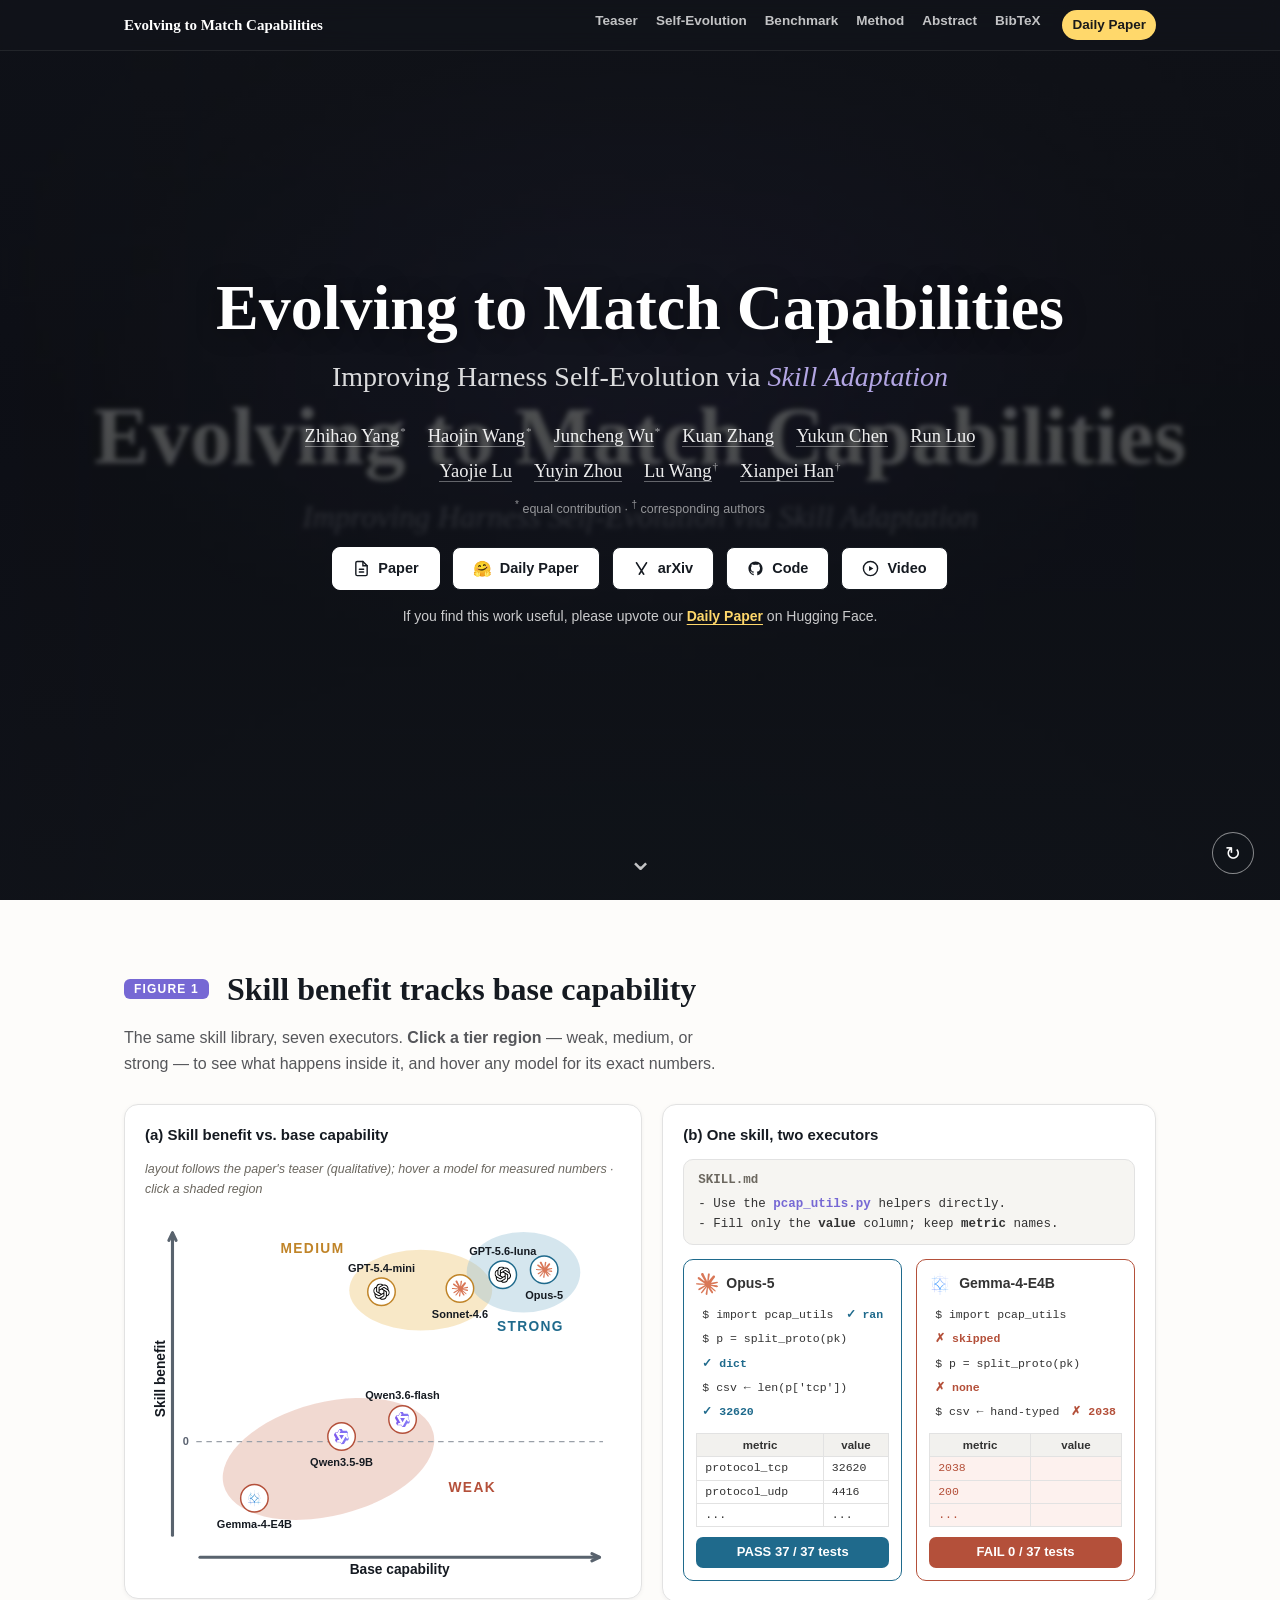
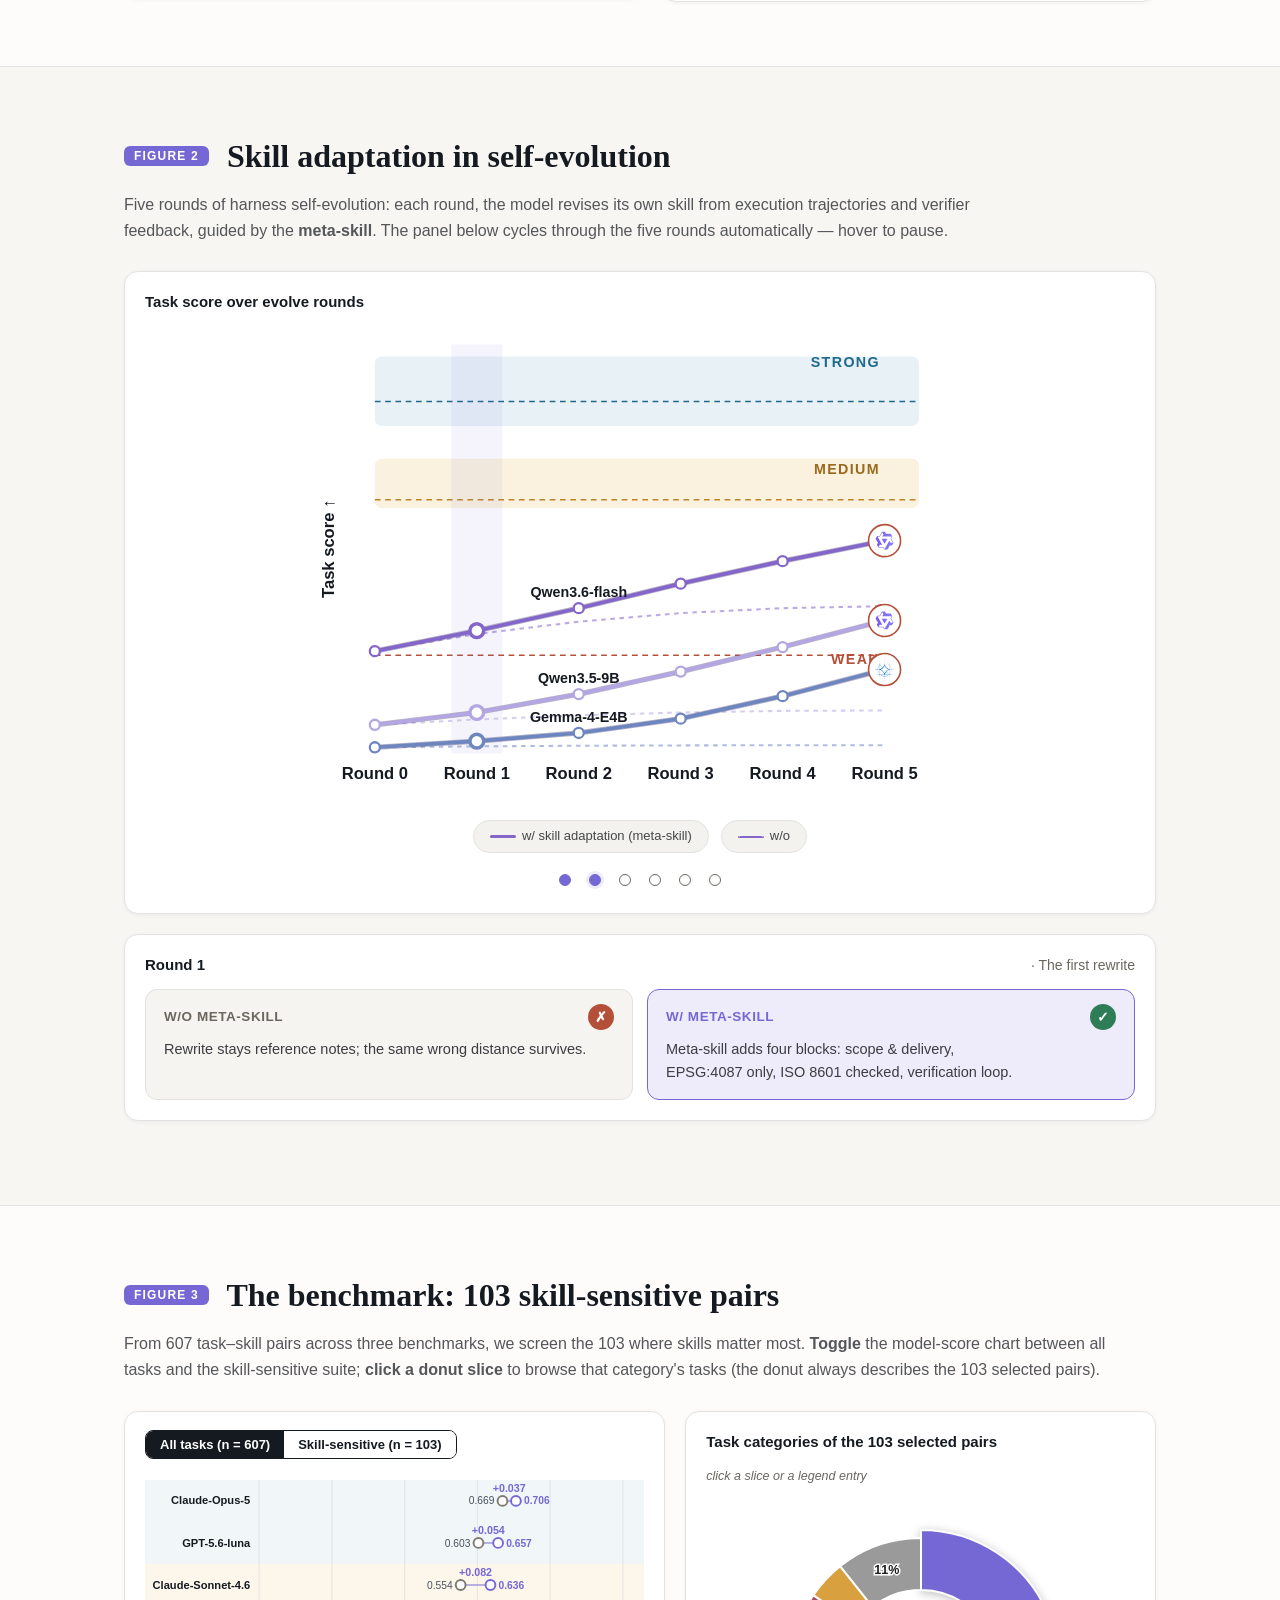
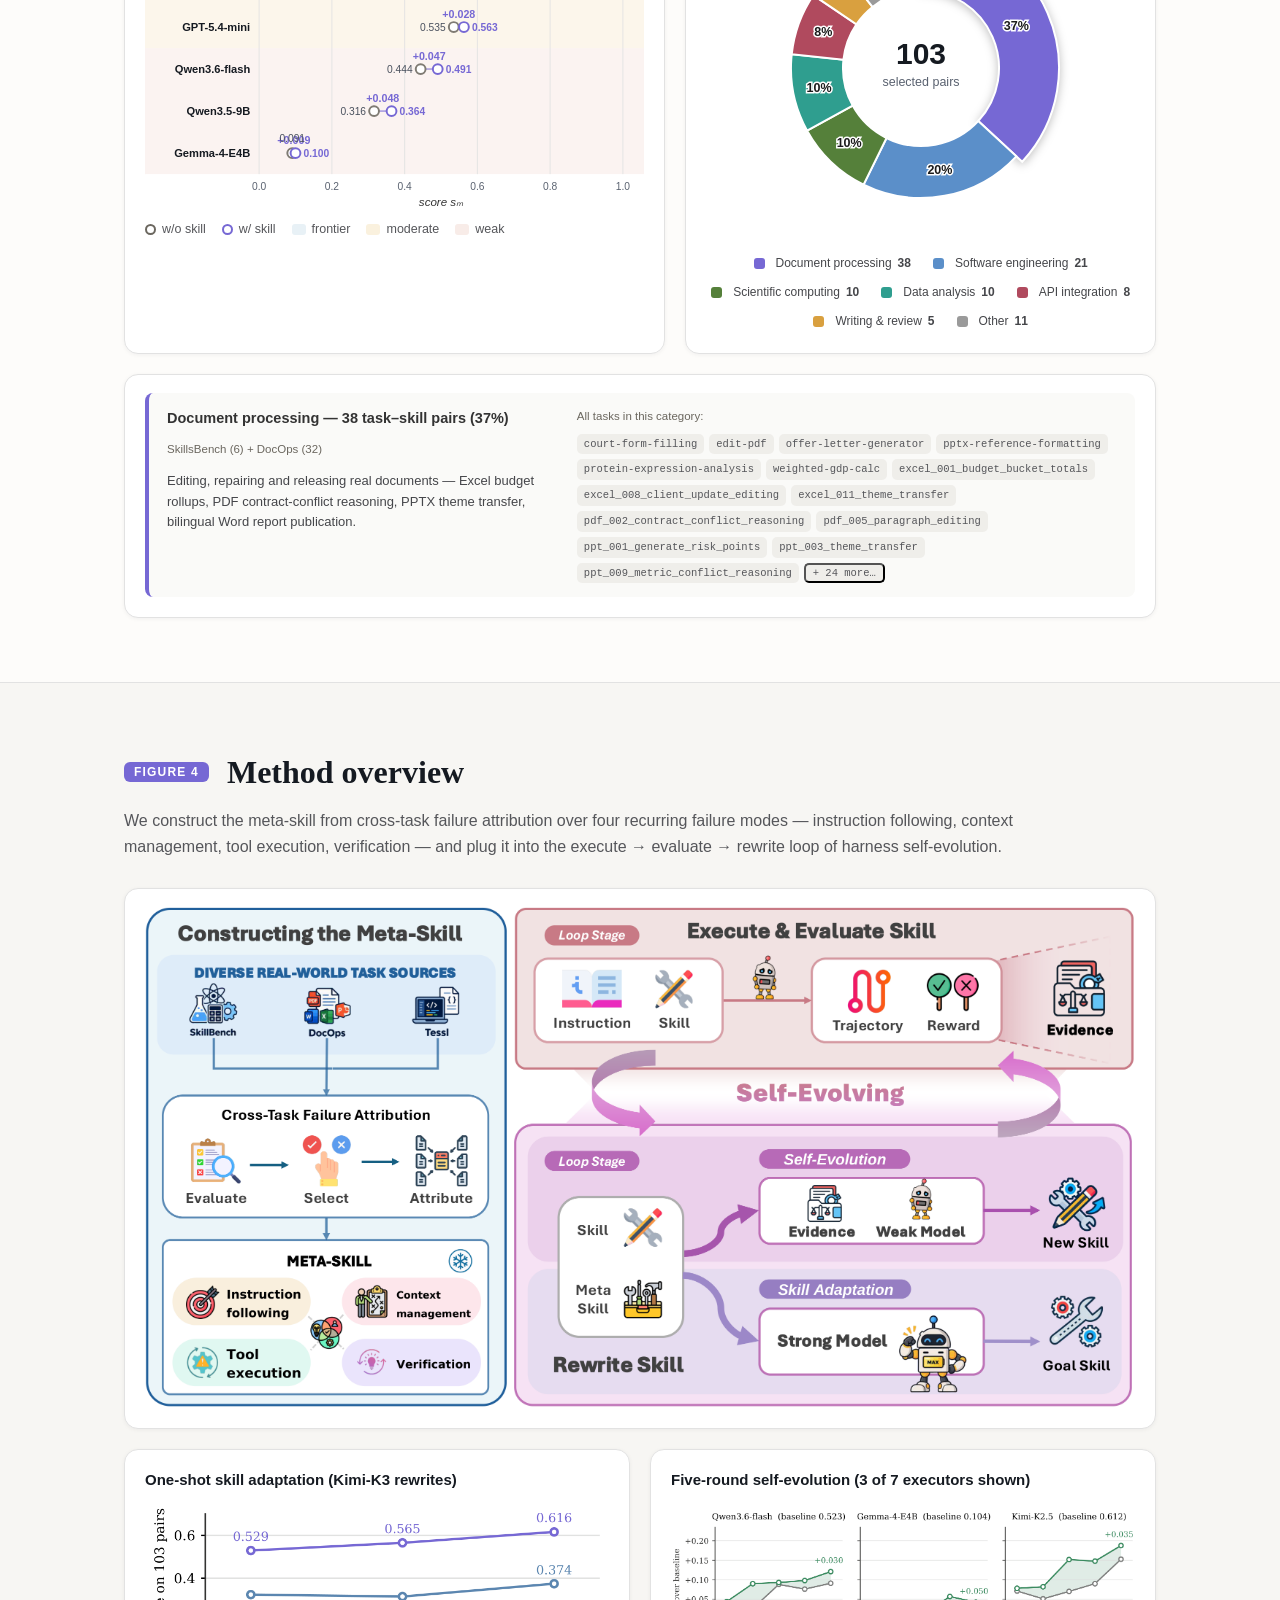
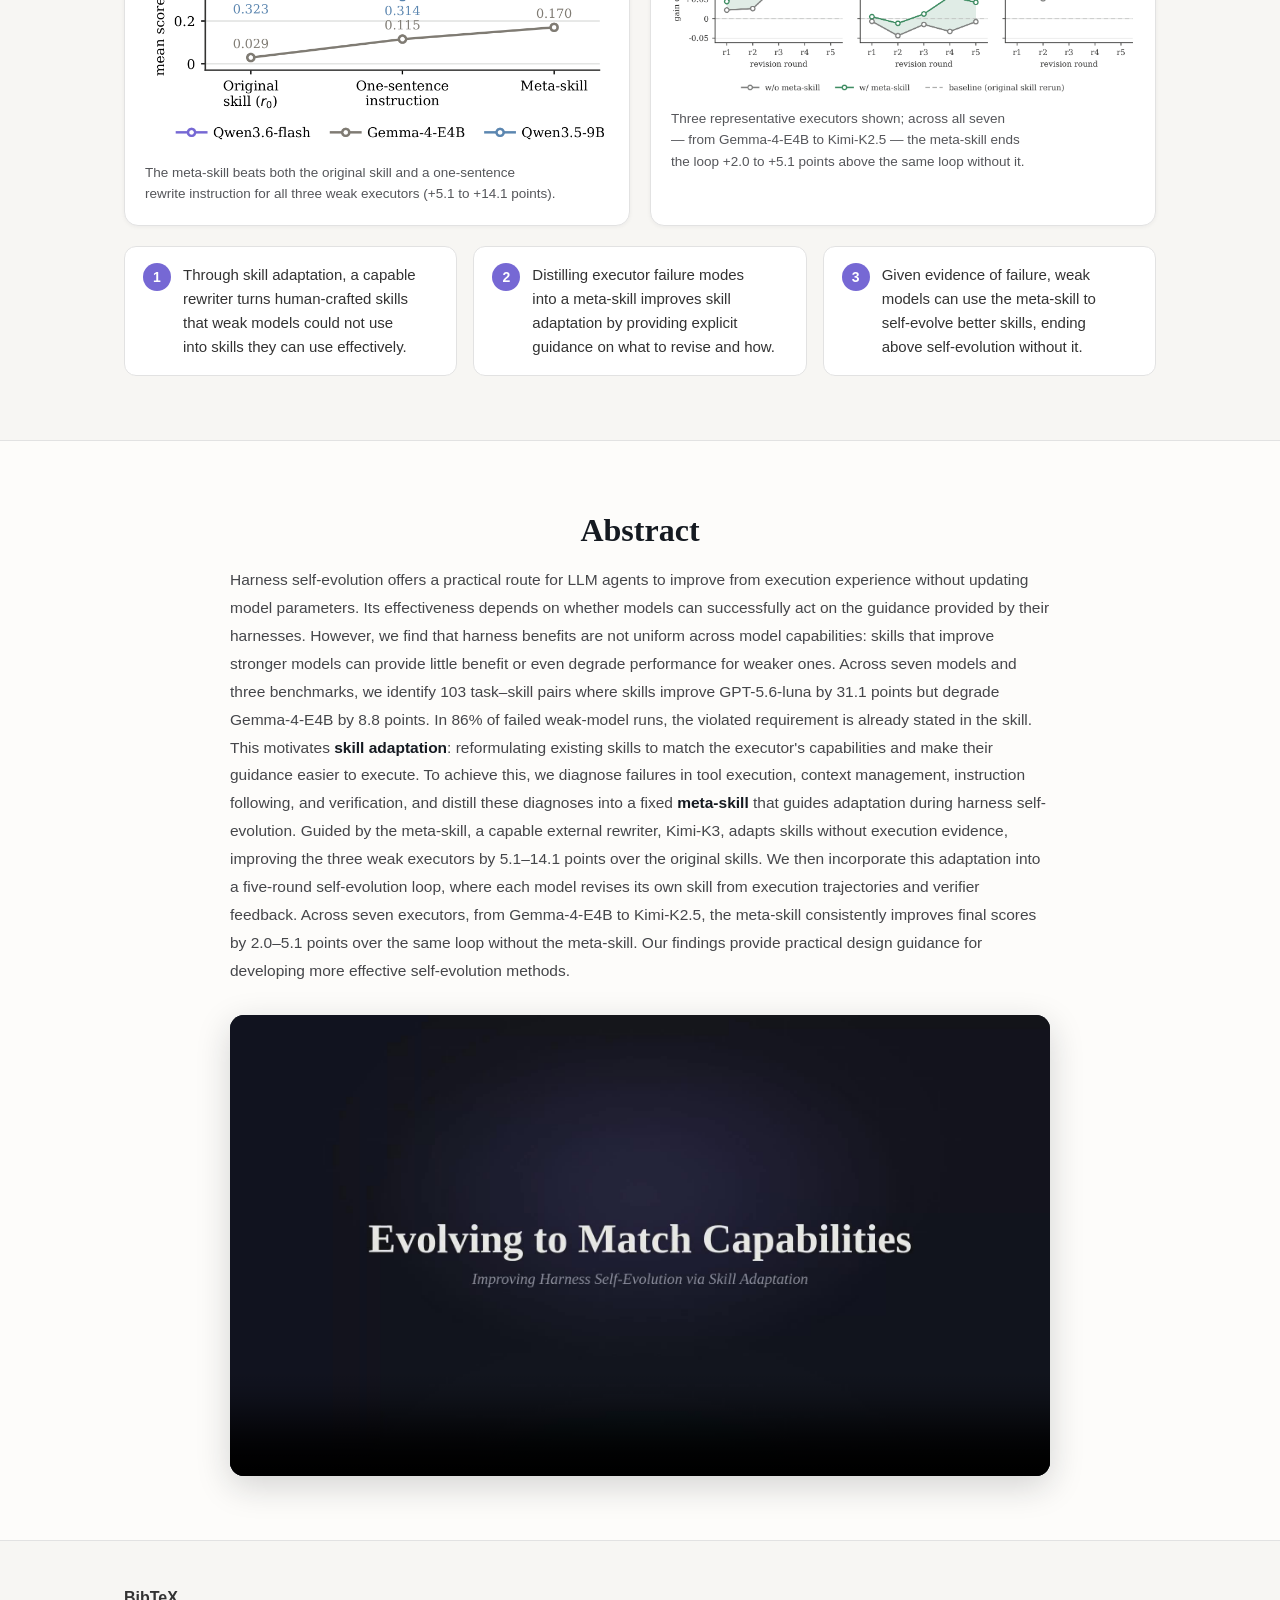
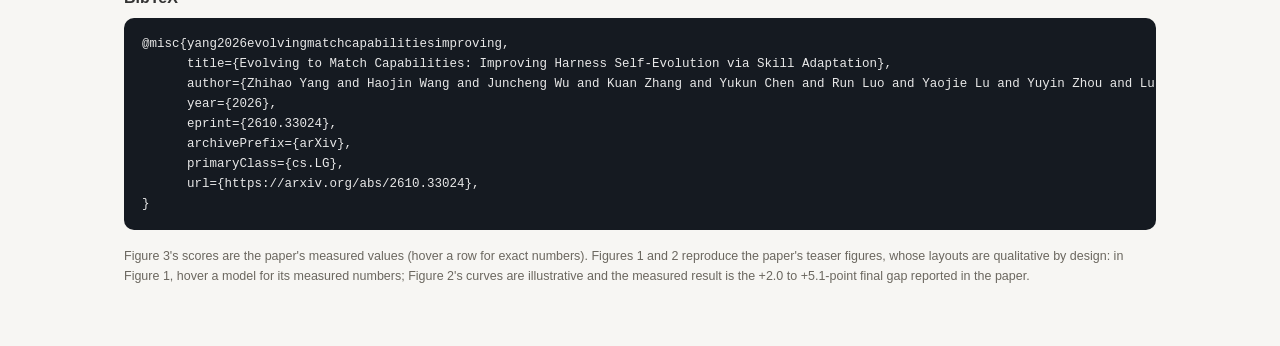
==== commit 679e507a: "Simplify hero: drop affiliations, keep Daily Paper link Restore a cleaner first screen while retaini" ====
--- a/index.html
+++ b/index.html
@@ -29,7 +29,7 @@
 <meta name="citation_publication_date" content="2026/10">
 <meta name="citation_arxiv_id" content="2610.33024">
 <meta name="citation_pdf_url" content="https://arxiv.org/pdf/2610.33024">
-<link rel="stylesheet" href="style.css?v=20">
+<link rel="stylesheet" href="style.css?v=21">
 </head>
 <body>
 
@@ -56,19 +56,9 @@
     <h1>Evolving to Match Capabilities</h1>
     <p class="subtitle">Improving Harness Self-Evolution via <span class="hl">Skill Adaptation</span></p>
     <div class="authors">
-      <span><a href="https://zhihaoyang30.github.io/" target="_blank" rel="noopener">Zhihao Yang</a><sup>1,7,*</sup></span><span><a href="https://haojinw0027.github.io/" target="_blank" rel="noopener">Haojin Wang</a><sup>2,*</sup></span><span><a href="https://chtholly17.github.io/" target="_blank" rel="noopener">Juncheng Wu</a><sup>3,*</sup></span><span><a href="https://itheresaapocalypse.github.io/" target="_blank" rel="noopener">Kuan Zhang</a><sup>4</sup></span><span><a href="https://scholar.google.com/citations?user=JWxSJVgAAAAJ&amp;hl=zh-CN" target="_blank" rel="noopener">Yukun Chen</a><sup>1</sup></span><span><a href="https://rainbowluocs.github.io/" target="_blank" rel="noopener">Run Luo</a><sup>5</sup></span><span><a href="https://yaojie.lu/" target="_blank" rel="noopener">Yaojie Lu</a><sup>6</sup></span><span><a href="https://yuyinzhou.github.io/" target="_blank" rel="noopener">Yuyin Zhou</a><sup>3</sup></span><span><a href="https://openreview.net/profile?id=~Lu_Wang26" target="_blank" rel="noopener">Lu Wang</a><sup>4,†</sup></span><span><a href="https://scholar.google.com/citations?user=pA88bm4AAAAJ&amp;hl=en" target="_blank" rel="noopener">Xianpei Han</a><sup>6,†</sup></span>
-    </div>
-    <p class="author-note affils">
-      <span><sup>1</sup>University of Chinese Academy of Sciences</span>
-      <span><sup>2</sup>Independent Researcher</span>
-      <span><sup>3</sup>University of California, Santa Cruz</span>
-      <span><sup>4</sup>Tsinghua University</span>
-      <span><sup>5</sup>National University of Singapore</span>
-      <span><sup>6</sup>Chinese Information Processing Laboratory, Institute of Software, Chinese Academy of Sciences</span>
-      <span><sup>7</sup>School of Advanced Interdisciplinary Sciences, University of Chinese Academy of Sciences</span>
-    </p>
+      <span><a href="https://zhihaoyang30.github.io/" target="_blank" rel="noopener">Zhihao Yang</a><sup>*</sup></span><span><a href="https://haojinw0027.github.io/" target="_blank" rel="noopener">Haojin Wang</a><sup>*</sup></span><span><a href="https://chtholly17.github.io/" target="_blank" rel="noopener">Juncheng Wu</a><sup>*</sup></span><span><a href="https://itheresaapocalypse.github.io/" target="_blank" rel="noopener">Kuan Zhang</a></span><span><a href="https://scholar.google.com/citations?user=JWxSJVgAAAAJ&amp;hl=zh-CN" target="_blank" rel="noopener">Yukun Chen</a></span><span><a href="https://rainbowluocs.github.io/" target="_blank" rel="noopener">Run Luo</a></span><span><a href="https://yaojie.lu/" target="_blank" rel="noopener">Yaojie Lu</a></span><span><a href="https://yuyinzhou.github.io/" target="_blank" rel="noopener">Yuyin Zhou</a></span><span><a href="https://openreview.net/profile?id=~Lu_Wang26" target="_blank" rel="noopener">Lu Wang</a><sup>†</sup></span><span><a href="https://scholar.google.com/citations?user=pA88bm4AAAAJ&amp;hl=en" target="_blank" rel="noopener">Xianpei Han</a><sup>†</sup></span>
+    </div>
     <p class="author-note"><sup>*</sup> equal contribution · <sup>†</sup> corresponding authors</p>
-    <p class="author-note mail">Correspondence: <a href="mailto:yangzhihao25@mails.ucas.ac.cn">yangzhihao25@mails.ucas.ac.cn</a></p>
     <nav class="hero-links">
       <a class="btn btn-solid" href="paper.pdf" target="_blank" rel="noopener"><svg class="bi" viewBox="0 0 24 24"><path d="M14 2H6a2 2 0 0 0-2 2v16a2 2 0 0 0 2 2h12a2 2 0 0 0 2-2V8z" fill="none" stroke="currentColor" stroke-width="2" stroke-linejoin="round"/><path d="M14 2v6h6M9 13h6M9 17h6" fill="none" stroke="currentColor" stroke-width="2" stroke-linecap="round"/></svg>Paper</a>
       <a class="btn btn-daily" href="https://huggingface.co/papers/2610.33024" target="_blank" rel="noopener"><span class="hf" aria-hidden="true">🤗</span>Daily Paper</a>
@@ -76,7 +66,7 @@
       <a class="btn btn-ghost" href="https://github.com/zhihaoyang30/skill-adaptation-code" target="_blank" rel="noopener"><svg class="bi" viewBox="0 0 24 24"><path fill="currentColor" d="M12 2C6.477 2 2 6.484 2 12.017c0 4.425 2.865 8.18 6.839 9.504.5.092.682-.217.682-.483 0-.237-.008-.868-.013-1.703-2.782.605-3.369-1.343-3.369-1.343-.454-1.158-1.11-1.466-1.11-1.466-.908-.62.069-.608.069-.608 1.003.07 1.531 1.032 1.531 1.032.892 1.53 2.341 1.088 2.91.832.092-.647.35-1.088.636-1.338-2.22-.253-4.555-1.113-4.555-4.951 0-1.093.39-1.988 1.029-2.688-.103-.253-.446-1.272.098-2.65 0 0 .84-.27 2.75 1.026A9.564 9.564 0 0 1 12 6.844c.85.004 1.705.115 2.504.337 1.909-1.296 2.747-1.027 2.747-1.027.546 1.379.202 2.398.1 2.651.64.7 1.028 1.595 1.028 2.688 0 3.848-2.339 4.695-4.566 4.943.359.309.678.92.678 1.855 0 1.338-.012 2.419-.012 2.747 0 .268.18.58.688.482A10.02 10.02 0 0 0 22 12.017C22 6.484 17.522 2 12 2z"/></svg>Code</a>
       <a class="btn btn-ghost" href="#video-sec"><svg class="bi" viewBox="0 0 24 24"><circle cx="12" cy="12" r="10" fill="none" stroke="currentColor" stroke-width="2"/><path d="M10 8.5v7l6-3.5z" fill="currentColor"/></svg>Video</a>
     </nav>
-    <p class="daily-paper-support"><strong>If you find this work useful, please upvote our <a href="https://huggingface.co/papers/2610.33024" target="_blank" rel="noopener">Daily Paper</a> on Hugging Face.<br>Thank you for your support!</strong></p>
+    <p class="daily-paper-support">If you find this work useful, please upvote our <a href="https://huggingface.co/papers/2610.33024" target="_blank" rel="noopener">Daily Paper</a> on Hugging Face.</p>
   </div>
   <button id="vidctl" class="vid-ctl" aria-label="Replay background video">↻</button>
   <a class="scroll-cue" href="#fig1" aria-label="Scroll to content">⌄</a>
@@ -279,7 +269,7 @@
 
 <div id="tooltip" class="tooltip" hidden></div>
 
-<script src="data.js?v=20"></script>
-<script src="main.js?v=20"></script>
+<script src="data.js?v=21"></script>
+<script src="main.js?v=21"></script>
 </body>
 </html>
--- a/style.css
+++ b/style.css
@@ -94,13 +94,6 @@
 .authors a { color: inherit; text-decoration: none; border-bottom: 1px solid rgba(255,255,255,.35); }
 .authors a:hover { color: #cfc6ff; border-bottom-color: #cfc6ff; }
 .author-note { margin-top: 10px; font-size: 12.5px; color: rgba(255,255,255,.55); }
-.author-note.affils {
-  max-width: 920px; margin-left: auto; margin-right: auto;
-  display: flex; flex-wrap: wrap; justify-content: center; gap: 4px 14px;
-  line-height: 1.55;
-}
-.author-note.mail a { color: rgba(255,255,255,.78); text-decoration: underline; text-underline-offset: 2px; }
-.author-note.mail a:hover { color: #fff; }
 .author-note sup { font-size: 10px; }
 .hero-links { margin-top: 28px; display: flex; gap: 12px; justify-content: center; flex-wrap: wrap; }
 .btn-ghost { background: rgba(255,255,255,.08); border-color: rgba(255,255,255,.55); color: #fff; }
@@ -114,14 +107,13 @@
 .btn-daily:hover { background: #ffe493; border-color: #ffe493; color: #1a1a1a; }
 .btn-daily .hf { font-size: 15px; line-height: 1; }
 .daily-paper-support {
-  margin: 20px auto 0; max-width: 760px;
-  color: #fff; font-size: clamp(15px, 1.4vw, 17px);
-  font-weight: 700; line-height: 1.65;
+  margin: 16px auto 0; max-width: 640px;
+  color: rgba(255,255,255,.78); font-size: 14px;
+  font-weight: 500; line-height: 1.5;
 }
 .daily-paper-support a {
-  color: #ffd86b; font-weight: inherit;
-  text-decoration: underline; text-decoration-color: currentColor;
-  text-underline-offset: 3px;
+  color: #ffd86b; font-weight: 600;
+  text-decoration: underline; text-underline-offset: 3px;
 }
 .daily-paper-support a:hover { color: #ffe493; }
 .nav-cta {
